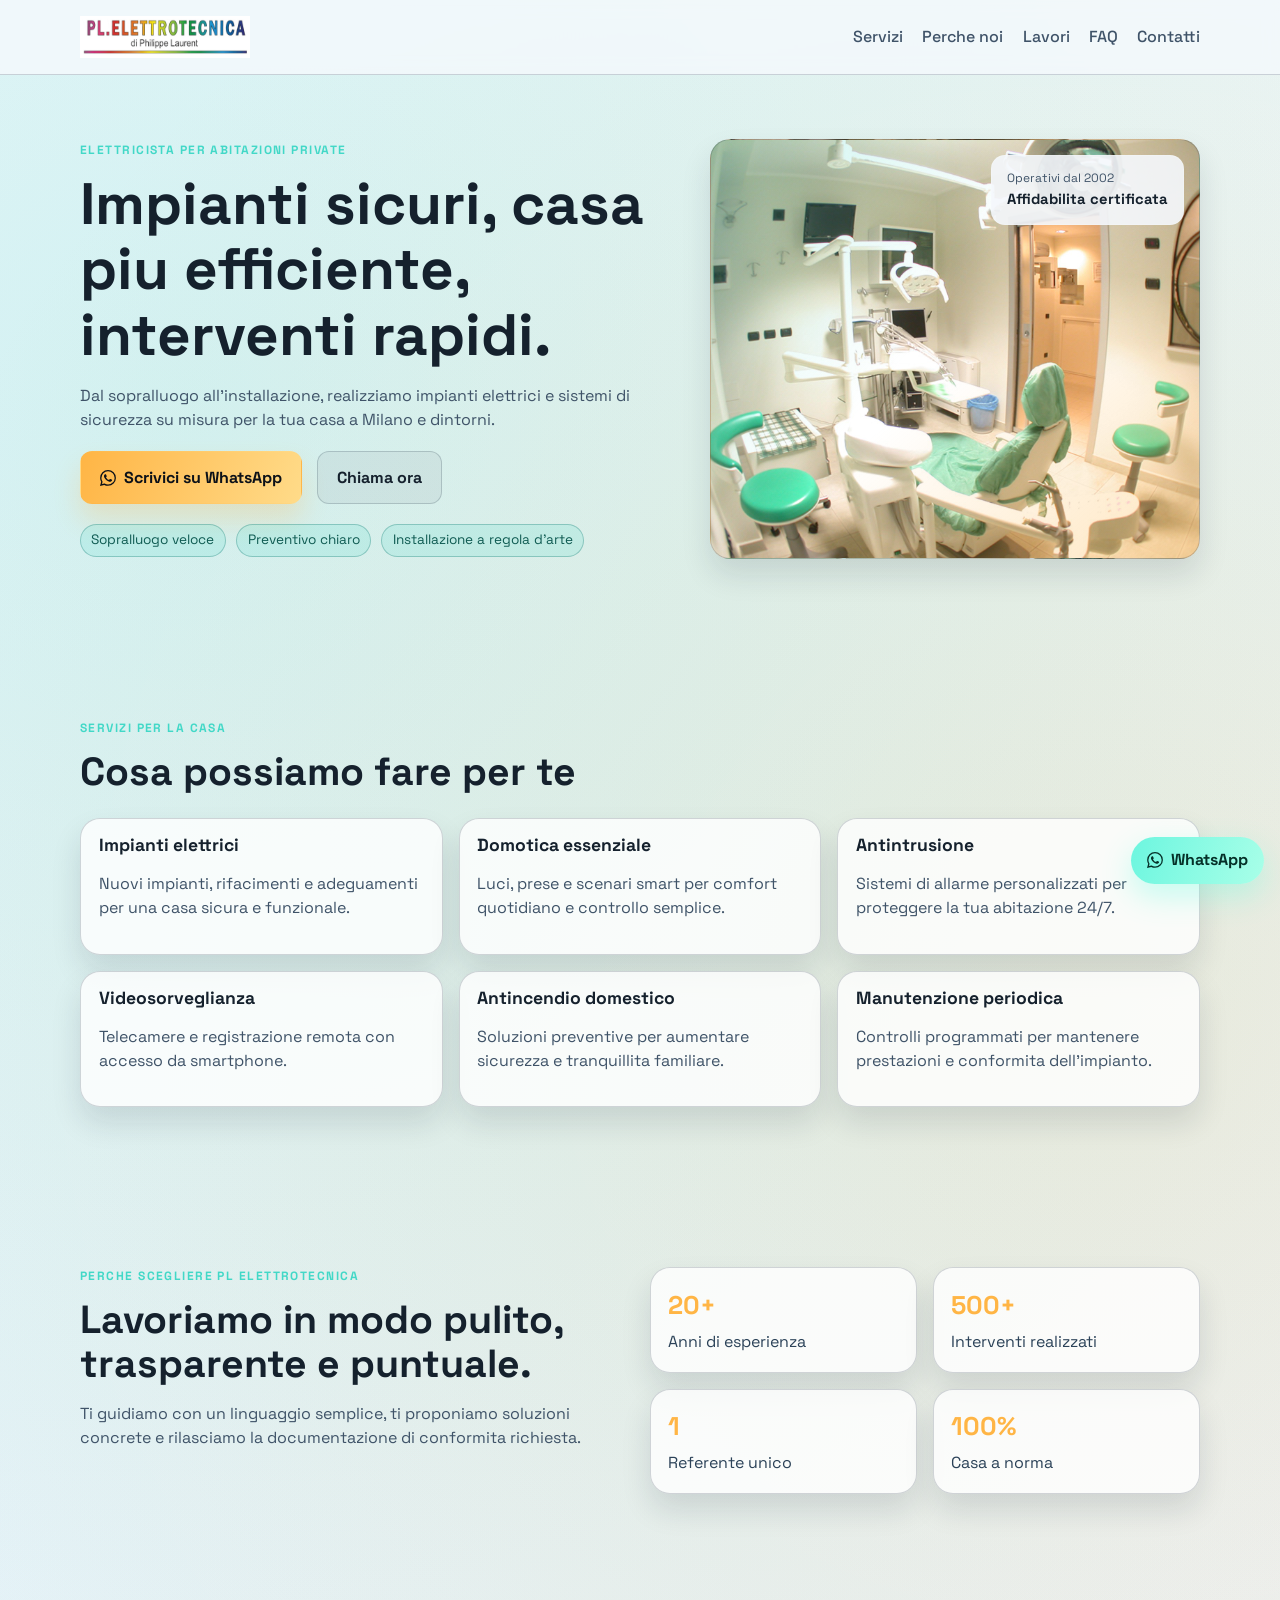
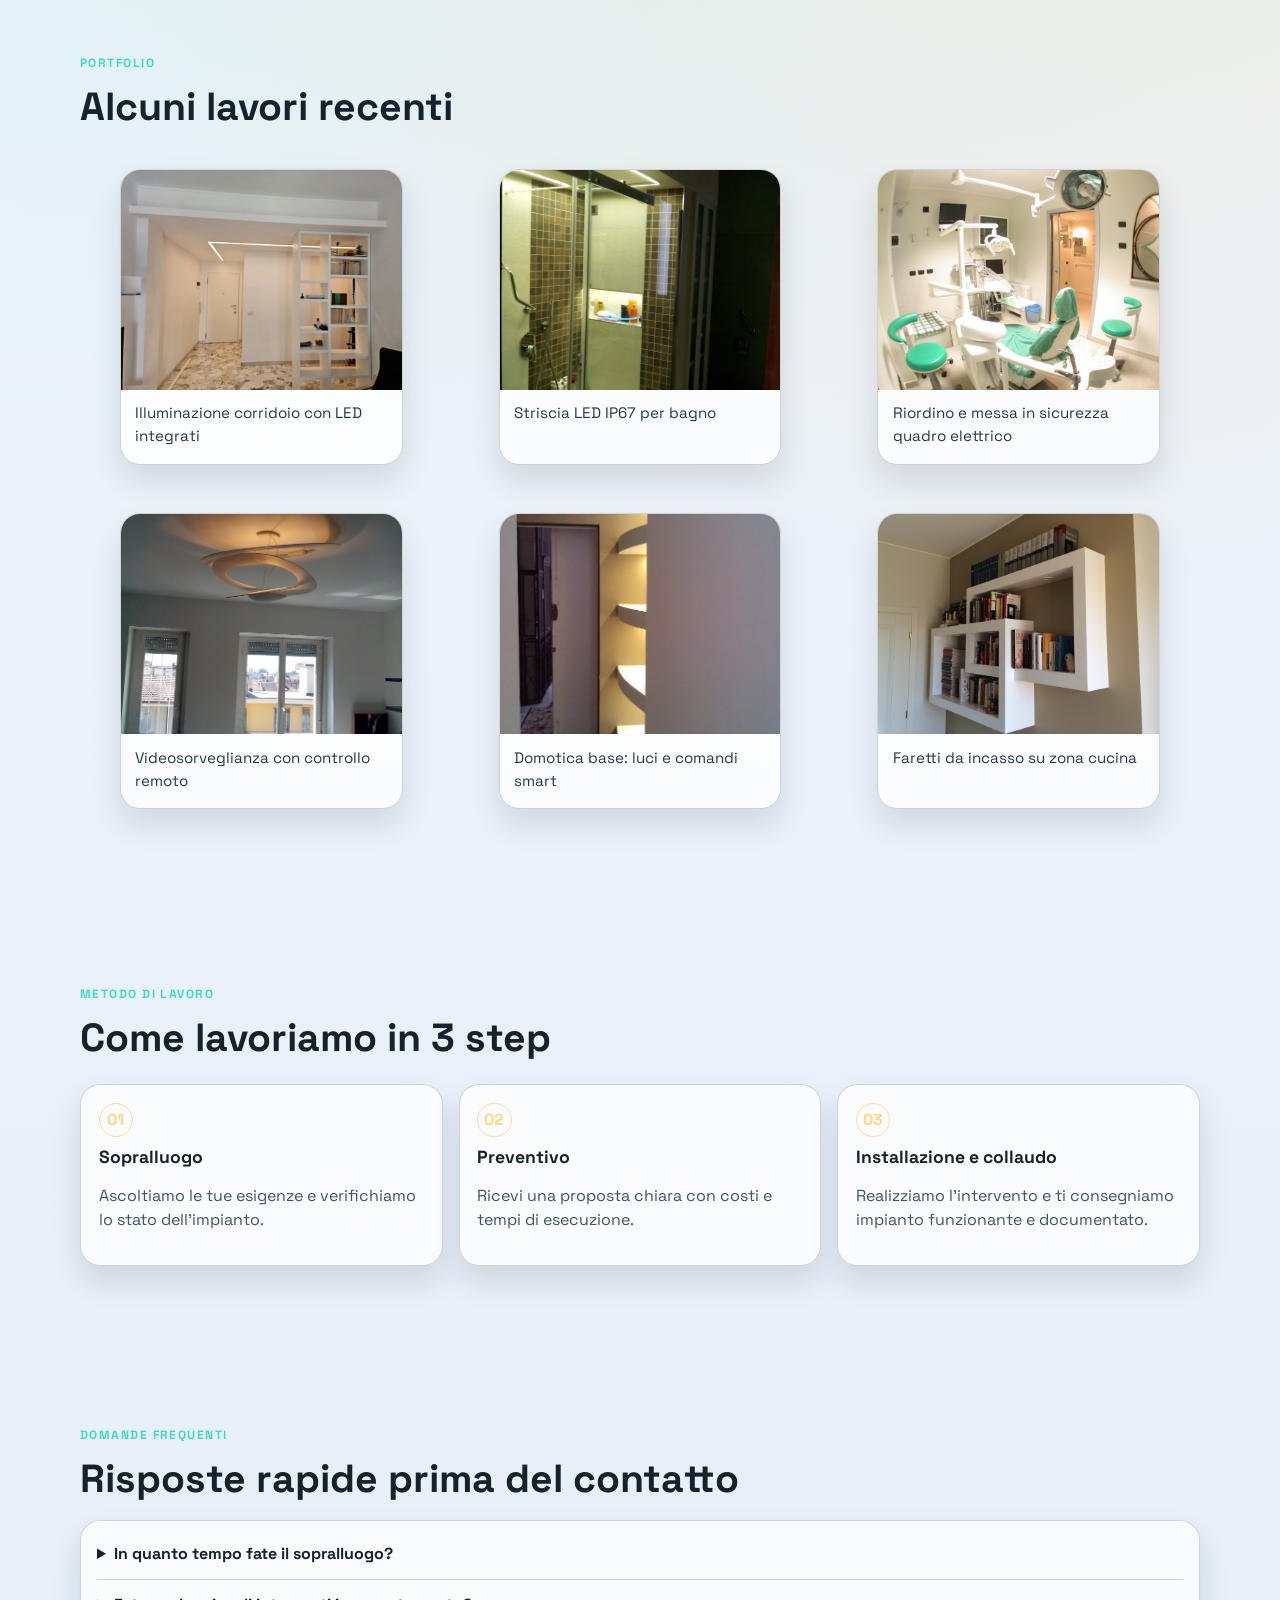
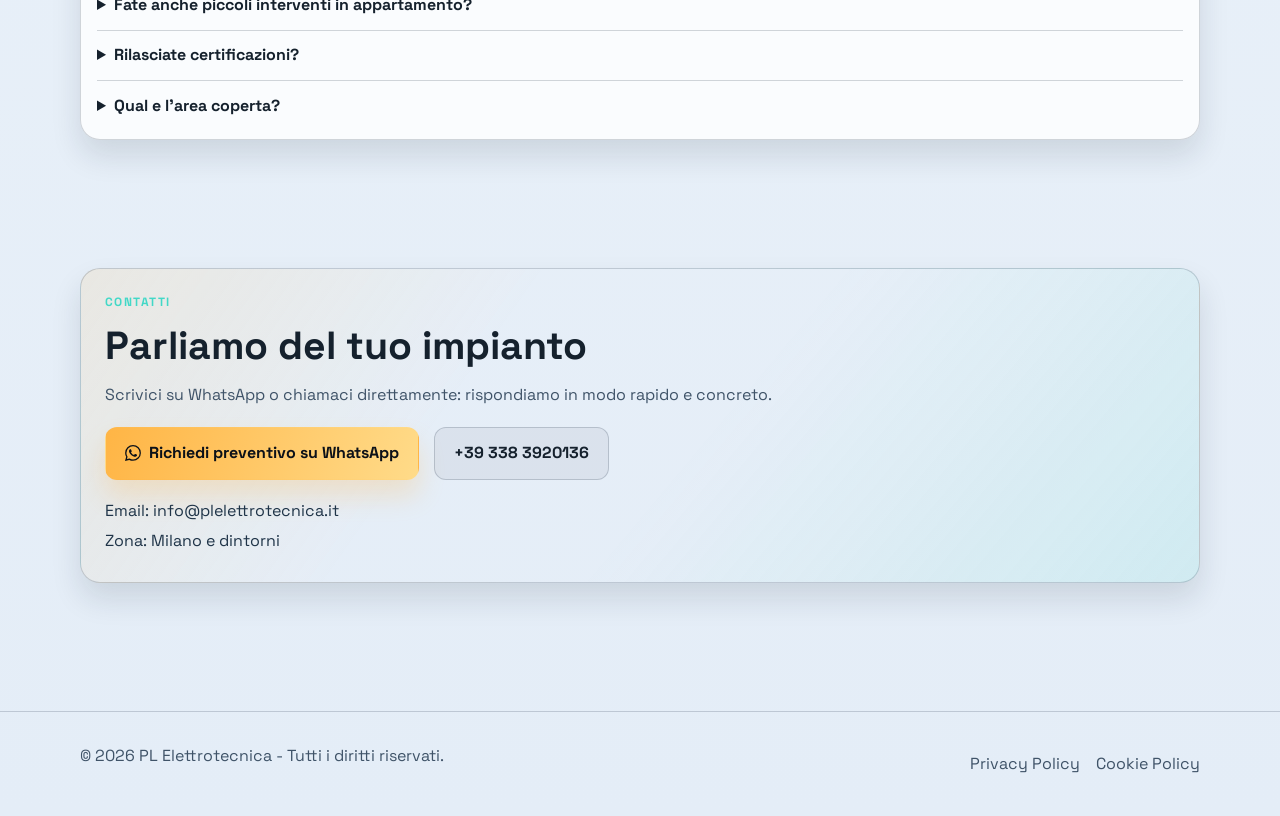
==== index.html @ 8d8f9acf "feat(site): add landing page and frontend assets" ====
<!doctype html>
<html lang="it">
  <head>
    <meta charset="UTF-8" />
    <meta name="viewport" content="width=device-width, initial-scale=1.0" />
    <title>PL Elettrotecnica | Elettricista per Casa a Milano e Dintorni</title>
    <meta
      name="description"
      content="Impianti elettrici, domotica, allarmi e videosorveglianza per abitazioni. Sopralluogo rapido, interventi a regola d'arte, assistenza continua su Milano e dintorni."
    />
    <meta property="og:title" content="PL Elettrotecnica | Impianti Elettrici per Privati" />
    <meta
      property="og:description"
      content="Soluzioni elettriche su misura per la tua casa: sicurezza, comfort e affidabilità. Contattaci su WhatsApp o telefono."
    />
    <meta property="og:type" content="website" />
    <meta property="og:url" content="https://www.plelettrotecnica.it/" />
    <meta property="og:image" content="https://www.plelettrotecnica.it/assets/img/work-1.jpg" />
    <meta name="theme-color" content="#0b1118" />
    <link rel="canonical" href="https://www.plelettrotecnica.it/" />
    <link rel="preconnect" href="https://fonts.googleapis.com" />
    <link rel="preconnect" href="https://fonts.gstatic.com" crossorigin />
    <link
      href="https://fonts.googleapis.com/css2?family=Space+Grotesk:wght@400;500;700&display=swap"
      rel="stylesheet"
    />
    <link rel="stylesheet" href="assets/css/style.css" />
    <script type="application/ld+json">
      {
        "@context": "https://schema.org",
        "@type": "LocalBusiness",
        "name": "PL Elettrotecnica",
        "url": "https://www.plelettrotecnica.it/",
        "telephone": "+39 338 3920136",
        "areaServed": "Milano e dintorni",
        "description": "Impianti elettrici civili, domotica e sistemi di sicurezza per abitazioni private.",
        "address": {
          "@type": "PostalAddress",
          "addressLocality": "Milano",
          "addressCountry": "IT"
        }
      }
    </script>
  </head>
  <body>
    <a class="skip-link" href="#contenuto">Vai al contenuto principale</a>

    <header class="site-header" id="top">
      <div class="container nav-wrap">
        <a href="#top" class="logo" aria-label="PL Elettrotecnica home">
          <img src="assets/img/logo.jpg" alt="PL Elettrotecnica" />
        </a>
        <button class="menu-toggle" id="menuToggle" aria-expanded="false" aria-controls="mainNav">
          Menu
        </button>
        <nav id="mainNav" class="main-nav" aria-label="Navigazione principale">
          <a href="#servizi">Servizi</a>
          <a href="#perche-noi">Perche noi</a>
          <a href="#lavori">Lavori</a>
          <a href="#faq">FAQ</a>
          <a href="#contatti">Contatti</a>
        </nav>
      </div>
    </header>

    <main id="contenuto">
      <section class="hero section">
        <div class="container hero-grid">
          <div class="hero-copy reveal">
            <p class="eyebrow">Elettricista per abitazioni private</p>
            <h1>Impianti sicuri, casa piu efficiente, interventi rapidi.</h1>
            <p>
              Dal sopralluogo all'installazione, realizziamo impianti elettrici e sistemi di sicurezza
              su misura per la tua casa a Milano e dintorni.
            </p>
            <div class="cta-row">
              <a
                class="btn btn-primary"
                href="https://wa.me/393383920136?text=Ciao%20PL%20Elettrotecnica%2C%20vorrei%20un%20preventivo."
                target="_blank"
                rel="noopener"
                ><svg class="icon-whatsapp" viewBox="0 0 16 16" aria-hidden="true" focusable="false"><path d="M13.601 2.326A7.85 7.85 0 0 0 8.02.001a7.9 7.9 0 0 0-7.9 7.902 7.9 7.9 0 0 0 1.07 3.962L0 16l4.244-1.112a7.9 7.9 0 0 0 3.772.965h.003a7.9 7.9 0 0 0 7.9-7.902 7.84 7.84 0 0 0-2.318-5.625zM8.02 14.521a6.6 6.6 0 0 1-3.35-.92l-.24-.143-2.518.66.672-2.455-.156-.252a6.57 6.57 0 0 1-1.01-3.508 6.6 6.6 0 0 1 6.604-6.604 6.56 6.56 0 0 1 4.688 1.951 6.56 6.56 0 0 1 1.942 4.701 6.6 6.6 0 0 1-6.604 6.57zm3.619-4.934c-.197-.099-1.17-.578-1.353-.644-.182-.066-.315-.099-.446.1-.132.198-.512.643-.629.776-.116.132-.232.149-.43.05-.198-.1-.837-.308-1.594-.982-.588-.525-.985-1.173-1.1-1.371-.116-.198-.013-.305.086-.404.09-.09.198-.232.297-.347.099-.116.132-.198.198-.33.066-.133.033-.248-.017-.347-.05-.099-.446-1.076-.611-1.473-.161-.387-.325-.334-.446-.34-.116-.006-.248-.007-.38-.007s-.347.05-.529.248c-.182.199-.694.678-.694 1.654 0 .975.711 1.917.81 2.05.099.132 1.4 2.138 3.393 2.997.474.205.844.327 1.132.418.476.152.91.131 1.253.08.382-.057 1.17-.478 1.336-.94.165-.462.165-.858.116-.94-.05-.083-.182-.133-.38-.232z"/></svg>Scrivici su WhatsApp</a
              >
              <a class="btn btn-secondary" href="tel:+393383920136">Chiama ora</a>
            </div>
            <ul class="hero-points" aria-label="vantaggi principali">
              <li>Sopralluogo veloce</li>
              <li>Preventivo chiaro</li>
              <li>Installazione a regola d'arte</li>
            </ul>
          </div>
          <div class="hero-visual reveal">
            <div class="badge-card">
              <p>Operativi dal 2002</p>
              <strong>Affidabilita certificata</strong>
            </div>
            <div class="glow-panel" role="img" aria-label="Tecnico al lavoro su impianto elettrico"></div>
          </div>
        </div>
      </section>

      <section class="section" id="servizi">
        <div class="container">
          <p class="eyebrow reveal">Servizi per la casa</p>
          <h2 class="reveal">Cosa possiamo fare per te</h2>
          <div class="services-grid">
            <article class="service-card reveal">
              <h3>Impianti elettrici</h3>
              <p>Nuovi impianti, rifacimenti e adeguamenti per una casa sicura e funzionale.</p>
            </article>
            <article class="service-card reveal">
              <h3>Domotica essenziale</h3>
              <p>Luci, prese e scenari smart per comfort quotidiano e controllo semplice.</p>
            </article>
            <article class="service-card reveal">
              <h3>Antintrusione</h3>
              <p>Sistemi di allarme personalizzati per proteggere la tua abitazione 24/7.</p>
            </article>
            <article class="service-card reveal">
              <h3>Videosorveglianza</h3>
              <p>Telecamere e registrazione remota con accesso da smartphone.</p>
            </article>
            <article class="service-card reveal">
              <h3>Antincendio domestico</h3>
              <p>Soluzioni preventive per aumentare sicurezza e tranquillita familiare.</p>
            </article>
            <article class="service-card reveal">
              <h3>Manutenzione periodica</h3>
              <p>Controlli programmati per mantenere prestazioni e conformita dell'impianto.</p>
            </article>
          </div>
        </div>
      </section>

      <section class="section" id="perche-noi">
        <div class="container trust-wrap">
          <div class="reveal">
            <p class="eyebrow">Perche scegliere PL Elettrotecnica</p>
            <h2>Lavoriamo in modo pulito, trasparente e puntuale.</h2>
            <p>
              Ti guidiamo con un linguaggio semplice, ti proponiamo soluzioni concrete e rilasciamo la
              documentazione di conformita richiesta.
            </p>
          </div>
          <div class="stats-grid">
            <div class="stat reveal"><strong>20+</strong><span>Anni di esperienza</span></div>
            <div class="stat reveal"><strong>500+</strong><span>Interventi realizzati</span></div>
            <div class="stat reveal"><strong>1</strong><span>Referente unico</span></div>
            <div class="stat reveal"><strong>100%</strong><span>Casa a norma</span></div>
          </div>
        </div>
      </section>

      <section class="section" id="lavori">
        <div class="container">
          <p class="eyebrow reveal">Portfolio</p>
          <h2 class="reveal">Alcuni lavori recenti</h2>
          <div class="work-grid">
            <figure class="work-item reveal">
              <img src="assets/img/work-1.jpg" alt="Illuminazione tecnica in corridoio residenziale" loading="lazy" />
              <figcaption>Illuminazione corridoio con LED integrati</figcaption>
            </figure>
            <figure class="work-item reveal">
              <img src="assets/img/work-2.jpg" alt="Striscia LED bagno IP67" loading="lazy" />
              <figcaption>Striscia LED IP67 per bagno</figcaption>
            </figure>
            <figure class="work-item reveal">
              <img src="assets/img/work-3.jpg" alt="Quadro elettrico domestico ordinato" loading="lazy" />
              <figcaption>Riordino e messa in sicurezza quadro elettrico</figcaption>
            </figure>
            <figure class="work-item reveal">
              <img src="assets/img/work-4.jpg" alt="Sistema di videosorveglianza per villetta" loading="lazy" />
              <figcaption>Videosorveglianza con controllo remoto</figcaption>
            </figure>
            <figure class="work-item reveal">
              <img src="assets/img/work-5.jpg" alt="Installazione interruttori smart" loading="lazy" />
              <figcaption>Domotica base: luci e comandi smart</figcaption>
            </figure>
            <figure class="work-item reveal">
              <img src="assets/img/work-6.jpg" alt="Faretti da incasso in cucina" loading="lazy" />
              <figcaption>Faretti da incasso su zona cucina</figcaption>
            </figure>
          </div>
        </div>
      </section>

      <section class="section" id="processo">
        <div class="container">
          <p class="eyebrow reveal">Metodo di lavoro</p>
          <h2 class="reveal">Come lavoriamo in 3 step</h2>
          <div class="steps-grid">
            <article class="step reveal">
              <span>01</span>
              <h3>Sopralluogo</h3>
              <p>Ascoltiamo le tue esigenze e verifichiamo lo stato dell'impianto.</p>
            </article>
            <article class="step reveal">
              <span>02</span>
              <h3>Preventivo</h3>
              <p>Ricevi una proposta chiara con costi e tempi di esecuzione.</p>
            </article>
            <article class="step reveal">
              <span>03</span>
              <h3>Installazione e collaudo</h3>
              <p>Realizziamo l'intervento e ti consegniamo impianto funzionante e documentato.</p>
            </article>
          </div>
        </div>
      </section>

      <section class="section" id="faq">
        <div class="container">
          <p class="eyebrow reveal">Domande frequenti</p>
          <h2 class="reveal">Risposte rapide prima del contatto</h2>
          <div class="faq-list reveal">
            <details>
              <summary>In quanto tempo fate il sopralluogo?</summary>
              <p>In base alla zona, normalmente entro 24-72 ore dalla richiesta.</p>
            </details>
            <details>
              <summary>Fate anche piccoli interventi in appartamento?</summary>
              <p>Si, gestiamo sia lavori completi sia interventi puntuali su impianti esistenti.</p>
            </details>
            <details>
              <summary>Rilasciate certificazioni?</summary>
              <p>Si, a fine lavoro rilasciamo la documentazione di conformita prevista per legge.</p>
            </details>
            <details>
              <summary>Qual e l'area coperta?</summary>
              <p>Operiamo principalmente su Milano e dintorni, con disponibilita da verificare per aree vicine.</p>
            </details>
          </div>
        </div>
      </section>

      <section class="section contact-section" id="contatti">
        <div class="container contact-card reveal">
          <p class="eyebrow">Contatti</p>
          <h2>Parliamo del tuo impianto</h2>
          <p>Scrivici su WhatsApp o chiamaci direttamente: rispondiamo in modo rapido e concreto.</p>
          <div class="contact-actions">
            <a
              class="btn btn-primary"
              href="https://wa.me/393383920136?text=Ciao%20PL%20Elettrotecnica%2C%20vorrei%20un%20preventivo."
              target="_blank"
              rel="noopener"
              ><svg class="icon-whatsapp" viewBox="0 0 16 16" aria-hidden="true" focusable="false"><path d="M13.601 2.326A7.85 7.85 0 0 0 8.02.001a7.9 7.9 0 0 0-7.9 7.902 7.9 7.9 0 0 0 1.07 3.962L0 16l4.244-1.112a7.9 7.9 0 0 0 3.772.965h.003a7.9 7.9 0 0 0 7.9-7.902 7.84 7.84 0 0 0-2.318-5.625zM8.02 14.521a6.6 6.6 0 0 1-3.35-.92l-.24-.143-2.518.66.672-2.455-.156-.252a6.57 6.57 0 0 1-1.01-3.508 6.6 6.6 0 0 1 6.604-6.604 6.56 6.56 0 0 1 4.688 1.951 6.56 6.56 0 0 1 1.942 4.701 6.6 6.6 0 0 1-6.604 6.57zm3.619-4.934c-.197-.099-1.17-.578-1.353-.644-.182-.066-.315-.099-.446.1-.132.198-.512.643-.629.776-.116.132-.232.149-.43.05-.198-.1-.837-.308-1.594-.982-.588-.525-.985-1.173-1.1-1.371-.116-.198-.013-.305.086-.404.09-.09.198-.232.297-.347.099-.116.132-.198.198-.33.066-.133.033-.248-.017-.347-.05-.099-.446-1.076-.611-1.473-.161-.387-.325-.334-.446-.34-.116-.006-.248-.007-.38-.007s-.347.05-.529.248c-.182.199-.694.678-.694 1.654 0 .975.711 1.917.81 2.05.099.132 1.4 2.138 3.393 2.997.474.205.844.327 1.132.418.476.152.91.131 1.253.08.382-.057 1.17-.478 1.336-.94.165-.462.165-.858.116-.94-.05-.083-.182-.133-.38-.232z"/></svg>Richiedi preventivo su WhatsApp</a
            >
            <a class="btn btn-secondary" href="tel:+393383920136">+39 338 3920136</a>
          </div>
          <ul class="contact-meta">
            <li>Email: <a href="mailto:info@plelettrotecnica.it">info@plelettrotecnica.it</a></li>
            <li>Zona: Milano e dintorni</li>
          </ul>
        </div>
      </section>
    </main>

    <a
      class="floating-whatsapp"
      href="https://wa.me/393383920136?text=Ciao%20PL%20Elettrotecnica%2C%20vorrei%20un%20preventivo."
      target="_blank"
      rel="noopener"
      aria-label="Contattaci su WhatsApp"
      ><svg class="icon-whatsapp" viewBox="0 0 16 16" aria-hidden="true" focusable="false"><path d="M13.601 2.326A7.85 7.85 0 0 0 8.02.001a7.9 7.9 0 0 0-7.9 7.902 7.9 7.9 0 0 0 1.07 3.962L0 16l4.244-1.112a7.9 7.9 0 0 0 3.772.965h.003a7.9 7.9 0 0 0 7.9-7.902 7.84 7.84 0 0 0-2.318-5.625zM8.02 14.521a6.6 6.6 0 0 1-3.35-.92l-.24-.143-2.518.66.672-2.455-.156-.252a6.57 6.57 0 0 1-1.01-3.508 6.6 6.6 0 0 1 6.604-6.604 6.56 6.56 0 0 1 4.688 1.951 6.56 6.56 0 0 1 1.942 4.701 6.6 6.6 0 0 1-6.604 6.57zm3.619-4.934c-.197-.099-1.17-.578-1.353-.644-.182-.066-.315-.099-.446.1-.132.198-.512.643-.629.776-.116.132-.232.149-.43.05-.198-.1-.837-.308-1.594-.982-.588-.525-.985-1.173-1.1-1.371-.116-.198-.013-.305.086-.404.09-.09.198-.232.297-.347.099-.116.132-.198.198-.33.066-.133.033-.248-.017-.347-.05-.099-.446-1.076-.611-1.473-.161-.387-.325-.334-.446-.34-.116-.006-.248-.007-.38-.007s-.347.05-.529.248c-.182.199-.694.678-.694 1.654 0 .975.711 1.917.81 2.05.099.132 1.4 2.138 3.393 2.997.474.205.844.327 1.132.418.476.152.91.131 1.253.08.382-.057 1.17-.478 1.336-.94.165-.462.165-.858.116-.94-.05-.083-.182-.133-.38-.232z"/></svg>WhatsApp</a
    >

    <footer class="site-footer">
      <div class="container footer-wrap">
        <p>© <span id="year"></span> PL Elettrotecnica - Tutti i diritti riservati.</p>
        <nav aria-label="Link legali">
          <a href="privacy.html">Privacy Policy</a>
          <a href="cookie.html">Cookie Policy</a>
        </nav>
      </div>
    </footer>

    <script src="assets/js/main.js" defer></script>
  </body>
</html>
---- assets/css/style.css ----
:root {
  --bg: #0b1118;
  --bg-soft: #131d2a;
  --text: #f2f5f8;
  --muted: #afbcc7;
  --line: rgba(255, 255, 255, 0.12);
  --accent: #ffb545;
  --accent-2: #42d8c7;
  --surface: rgba(255, 255, 255, 0.04);
  --shadow: 0 20px 50px rgba(0, 0, 0, 0.35);
  --bg-layer-1: rgba(66, 216, 199, 0.14);
  --bg-layer-2: rgba(255, 181, 69, 0.15);
  --bg-gradient: linear-gradient(180deg, #0a1017, #0d1621 45%, #0a1118);
  --header-bg: rgba(10, 16, 23, 0.82);
  --mobile-nav-bg: rgba(11, 17, 24, 0.96);
  --btn-secondary-bg: rgba(255, 255, 255, 0.03);
  --hero-point-border: rgba(66, 216, 199, 0.3);
  --hero-point-bg: rgba(66, 216, 199, 0.08);
  --hero-point-text: #d2fcf7;
  --badge-bg: rgba(7, 10, 15, 0.7);
  --stats-text: #d1dce7;
  --figcaption-text: #dde6ee;
  --contact-text: #dbe5ef;
  --floating-text: #082f28;
  --radius: 20px;
}

@media (prefers-color-scheme: light) {
  :root {
    --bg: #eef3f8;
    --bg-soft: #dce6f1;
    --text: #15212d;
    --muted: #3f5368;
    --line: rgba(13, 32, 54, 0.18);
    --surface: rgba(255, 255, 255, 0.8);
    --shadow: 0 16px 30px rgba(18, 33, 53, 0.12);
    --bg-layer-1: rgba(66, 216, 199, 0.18);
    --bg-layer-2: rgba(255, 181, 69, 0.16);
    --bg-gradient: linear-gradient(180deg, #f4f8fc, #ecf3fa 45%, #e4edf7);
    --header-bg: rgba(244, 248, 252, 0.85);
    --mobile-nav-bg: rgba(244, 248, 252, 0.96);
    --btn-secondary-bg: rgba(21, 33, 45, 0.05);
    --hero-point-border: rgba(17, 120, 109, 0.32);
    --hero-point-bg: rgba(66, 216, 199, 0.16);
    --hero-point-text: #0f5b52;
    --badge-bg: rgba(244, 248, 252, 0.9);
    --stats-text: #2b4258;
    --figcaption-text: #24384c;
    --contact-text: #1f3448;
    --floating-text: #053028;
  }
}

* {
  box-sizing: border-box;
}

html,
body {
  margin: 0;
  padding: 0;
}

body {
  font-family: "Space Grotesk", sans-serif;
  color: var(--text);
  background:
    radial-gradient(circle at 15% 10%, var(--bg-layer-1), transparent 45%),
    radial-gradient(circle at 85% 25%, var(--bg-layer-2), transparent 40%),
    var(--bg-gradient);
  line-height: 1.5;
}

a {
  color: inherit;
  text-decoration: none;
}

img {
  max-width: 100%;
  display: block;
}

.container {
  width: min(1120px, 92vw);
  margin-inline: auto;
}

.skip-link {
  position: absolute;
  left: -9999px;
}

.skip-link:focus {
  left: 1rem;
  top: 1rem;
  z-index: 1000;
  background: #fff;
  color: #000;
  padding: 0.5rem 0.75rem;
}

.site-header {
  position: sticky;
  top: 0;
  z-index: 30;
  backdrop-filter: blur(8px);
  background: var(--header-bg);
  border-bottom: 1px solid var(--line);
}

.nav-wrap {
  min-height: 74px;
  display: flex;
  align-items: center;
  justify-content: space-between;
  gap: 1rem;
}

.logo {
  display: inline-flex;
  align-items: center;
  min-height: 40px;
}

.logo img {
  display: block;
  height: 42px;
  width: auto;
  max-width: min(290px, 58vw);
  object-fit: contain;
}

.main-nav {
  display: flex;
  gap: 1.2rem;
  align-items: center;
}

.main-nav a {
  color: var(--muted);
  font-weight: 500;
  transition: color 180ms ease;
}

.main-nav a:hover,
.main-nav a:focus-visible {
  color: var(--text);
}

.menu-toggle {
  display: none;
  border: 1px solid var(--line);
  background: transparent;
  color: var(--text);
  border-radius: 10px;
  padding: 0.55rem 0.8rem;
  font: inherit;
}

.section {
  padding: 5rem 0;
}

.hero {
  padding-top: 4rem;
}

.hero-grid {
  display: grid;
  grid-template-columns: 1.1fr 0.9fr;
  gap: 2rem;
  align-items: center;
}

.eyebrow {
  margin: 0 0 0.8rem;
  color: var(--accent-2);
  text-transform: uppercase;
  letter-spacing: 0.12em;
  font-size: 0.75rem;
  font-weight: 700;
}

h1,
h2,
h3 {
  line-height: 1.12;
  margin: 0 0 1rem;
}

h1 {
  font-size: clamp(2rem, 4.8vw, 3.65rem);
}

h2 {
  font-size: clamp(1.55rem, 3.5vw, 2.45rem);
}

h3 {
  font-size: 1.1rem;
}

p {
  margin: 0 0 1rem;
  color: var(--muted);
}

.cta-row,
.contact-actions {
  display: flex;
  flex-wrap: wrap;
  gap: 0.9rem;
  margin-top: 1.2rem;
}

.btn {
  display: inline-flex;
  align-items: center;
  justify-content: center;
  padding: 0.85rem 1.2rem;
  border-radius: 12px;
  border: 1px solid transparent;
  font-weight: 700;
  transition:
    transform 220ms ease,
    box-shadow 220ms ease,
    background-color 220ms ease,
    color 220ms ease;
}

.btn:hover,
.btn:focus-visible {
  transform: translateY(-2px);
}

.btn-primary {
  color: #0c1118;
  background: linear-gradient(110deg, var(--accent), #ffdb89);
  box-shadow: 0 16px 26px rgba(255, 181, 69, 0.24);
}

.btn-secondary {
  border-color: var(--line);
  background: var(--btn-secondary-bg);
  color: var(--text);
}

.hero-points {
  list-style: none;
  margin: 1.2rem 0 0;
  padding: 0;
  display: flex;
  flex-wrap: wrap;
  gap: 0.65rem;
}

.hero-points li {
  border: 1px solid var(--hero-point-border);
  background: var(--hero-point-bg);
  padding: 0.35rem 0.65rem;
  border-radius: 999px;
  font-size: 0.85rem;
  color: var(--hero-point-text);
}

.hero-visual {
  position: relative;
  min-height: 420px;
}

.glow-panel {
  height: 100%;
  min-height: 420px;
  border-radius: var(--radius);
  border: 1px solid var(--line);
  background:
    linear-gradient(130deg, rgba(66, 216, 199, 0.28), rgba(66, 216, 199, 0) 45%),
    linear-gradient(320deg, rgba(255, 181, 69, 0.35), rgba(255, 181, 69, 0) 48%),
    url("../img/work-3.jpg") center / cover;
  box-shadow: var(--shadow);
}

.badge-card {
  position: absolute;
  right: 1rem;
  top: 1rem;
  border-radius: 14px;
  padding: 0.8rem 0.95rem;
  border: 1px solid rgba(255, 255, 255, 0.18);
  background: var(--badge-bg);
  z-index: 2;
}

.badge-card p {
  margin: 0;
  font-size: 0.75rem;
}

.badge-card strong {
  font-size: 0.92rem;
}

.services-grid,
.work-grid,
.steps-grid {
  margin-top: 1.5rem;
  display: grid;
  gap: 1rem;
}

.services-grid {
  grid-template-columns: repeat(3, minmax(0, 1fr));
}

.service-card,
.step,
.stat,
.work-item,
.contact-card,
.faq-list,
.legal-card {
  border: 1px solid var(--line);
  border-radius: var(--radius);
  background: var(--surface);
  box-shadow: var(--shadow);
}

.service-card,
.step,
.stat {
  padding: 1.1rem;
}

.trust-wrap {
  display: grid;
  grid-template-columns: 1fr 1fr;
  gap: 1.2rem;
  align-items: start;
}

.stats-grid {
  display: grid;
  grid-template-columns: 1fr 1fr;
  gap: 1rem;
}

.stat strong {
  display: block;
  color: var(--accent);
  font-size: 1.6rem;
  margin-bottom: 0.35rem;
}

.stat span {
  color: var(--stats-text);
}

.work-grid {
  grid-template-columns: repeat(3, minmax(0, 1fr));
}

.work-item {
  overflow: hidden;
}

.work-item img {
  height: 220px;
  width: 100%;
  object-fit: cover;
  transition: transform 350ms ease;
}

.work-item:hover img,
.work-item:focus-within img {
  transform: scale(1.04);
}

.work-item figcaption {
  padding: 0.8rem 0.9rem 1rem;
  color: var(--figcaption-text);
  font-size: 0.95rem;
}

.steps-grid {
  grid-template-columns: repeat(3, minmax(0, 1fr));
}

.step span {
  display: inline-flex;
  width: 2.15rem;
  height: 2.15rem;
  border-radius: 999px;
  align-items: center;
  justify-content: center;
  margin-bottom: 0.7rem;
  border: 1px solid rgba(255, 181, 69, 0.5);
  color: #ffd58a;
  font-weight: 700;
}

.faq-list {
  margin-top: 1.2rem;
  padding: 0.5rem 1rem;
}

.faq-list details {
  border-bottom: 1px solid var(--line);
  padding: 0.8rem 0;
}

.faq-list details:last-child {
  border-bottom: 0;
}

.faq-list summary {
  cursor: pointer;
  font-weight: 700;
  color: var(--text);
}

.contact-section {
  padding-top: 3rem;
}

.contact-card {
  padding: 1.5rem;
  background:
    linear-gradient(125deg, rgba(255, 181, 69, 0.12), transparent 35%),
    linear-gradient(310deg, rgba(66, 216, 199, 0.13), transparent 45%),
    rgba(255, 255, 255, 0.03);
}

.contact-meta {
  list-style: none;
  margin: 1.2rem 0 0;
  padding: 0;
}

.contact-meta li {
  margin-bottom: 0.35rem;
  color: var(--contact-text);
}

.floating-whatsapp {
  position: fixed;
  right: 1rem;
  bottom: 1rem;
  z-index: 25;
  display: inline-flex;
  align-items: center;
  justify-content: center;
  padding: 0.72rem 1rem;
  border-radius: 999px;
  font-weight: 700;
  color: var(--floating-text);
  background: linear-gradient(110deg, #6cf6df, #a9ffe8);
  box-shadow: 0 12px 30px rgba(87, 255, 221, 0.32);
}

.icon-whatsapp {
  display: inline-block;
  vertical-align: middle;
  width: 1em;
  height: 1em;
  margin-right: 0.5rem;
  margin-top: -0.01em;
  fill: currentColor;
  flex-shrink: 0;
}

.site-footer {
  padding: 2rem 0;
  border-top: 1px solid var(--line);
  margin-top: 3rem;
}

.footer-wrap {
  display: flex;
  flex-wrap: wrap;
  justify-content: space-between;
  gap: 0.75rem;
  align-items: center;
}

.footer-wrap nav {
  display: flex;
  gap: 1rem;
}

.footer-wrap a {
  color: var(--muted);
}

.legal-main {
  min-height: calc(100vh - 220px);
}

.legal-card {
  padding: 1.5rem;
  margin-top: 2rem;
}

.reveal {
  opacity: 0;
  transform: translateY(20px);
  transition:
    opacity 520ms ease,
    transform 520ms ease;
}

.reveal.is-visible {
  opacity: 1;
  transform: translateY(0);
}

@media (max-width: 980px) {
  .hero-grid,
  .trust-wrap {
    grid-template-columns: 1fr;
  }

  .services-grid,
  .work-grid,
  .steps-grid {
    grid-template-columns: repeat(2, minmax(0, 1fr));
  }
}

@media (max-width: 740px) {
  .logo img {
    height: 36px;
  }

  .menu-toggle {
    display: inline-flex;
  }

  .main-nav {
    position: absolute;
    top: 74px;
    left: 0;
    right: 0;
    width: min(1120px, 92vw);
    margin-inline: auto;
    background: var(--mobile-nav-bg);
    border: 1px solid var(--line);
    border-radius: 14px;
    flex-direction: column;
    align-items: flex-start;
    padding: 0.85rem;
    display: none;
  }

  .main-nav.is-open {
    display: flex;
  }

  .section {
    padding: 4rem 0;
  }

  .services-grid,
  .work-grid,
  .steps-grid,
  .stats-grid {
    grid-template-columns: 1fr;
  }

  .floating-whatsapp {
    right: 0.75rem;
    bottom: 0.75rem;
  }
}

@media (prefers-reduced-motion: reduce) {
  * {
    animation-duration: 0.01ms !important;
    animation-iteration-count: 1 !important;
    transition-duration: 0.01ms !important;
    scroll-behavior: auto !important;
  }

  .reveal {
    opacity: 1;
    transform: none;
  }
}
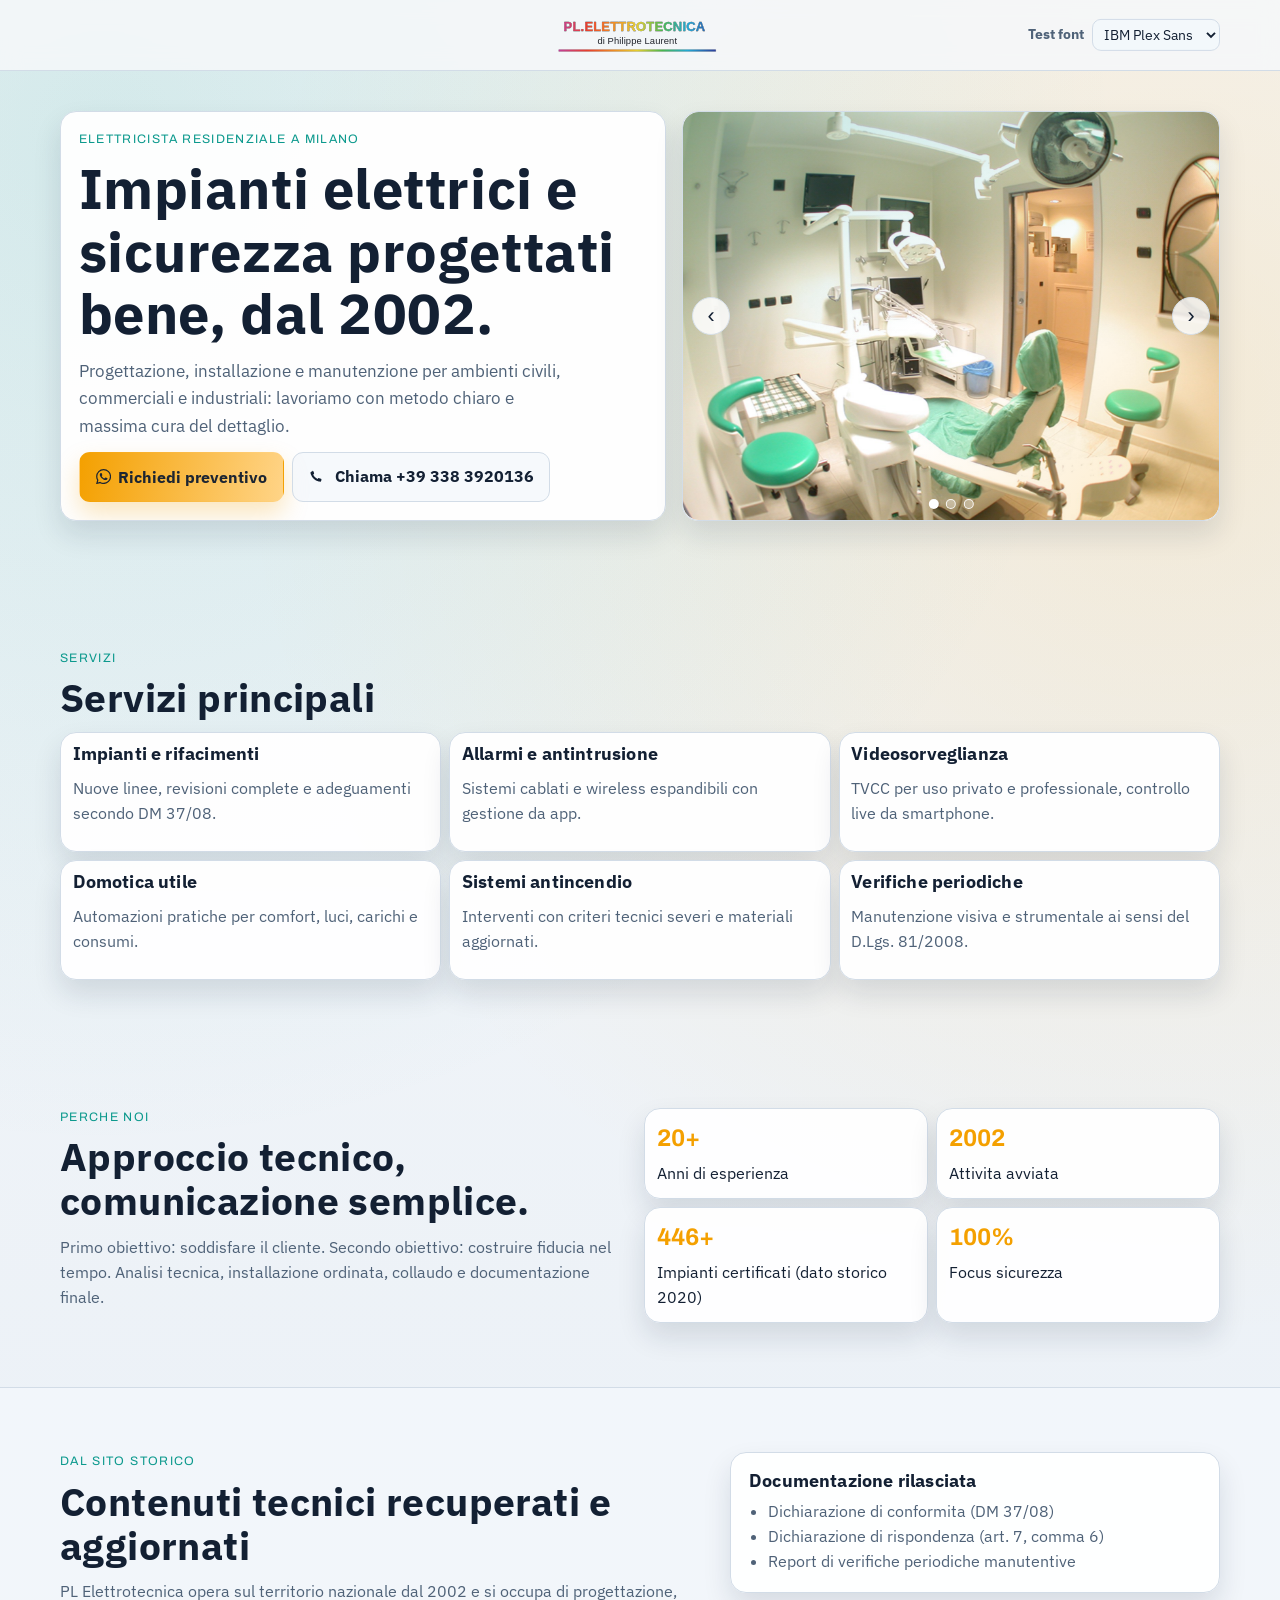
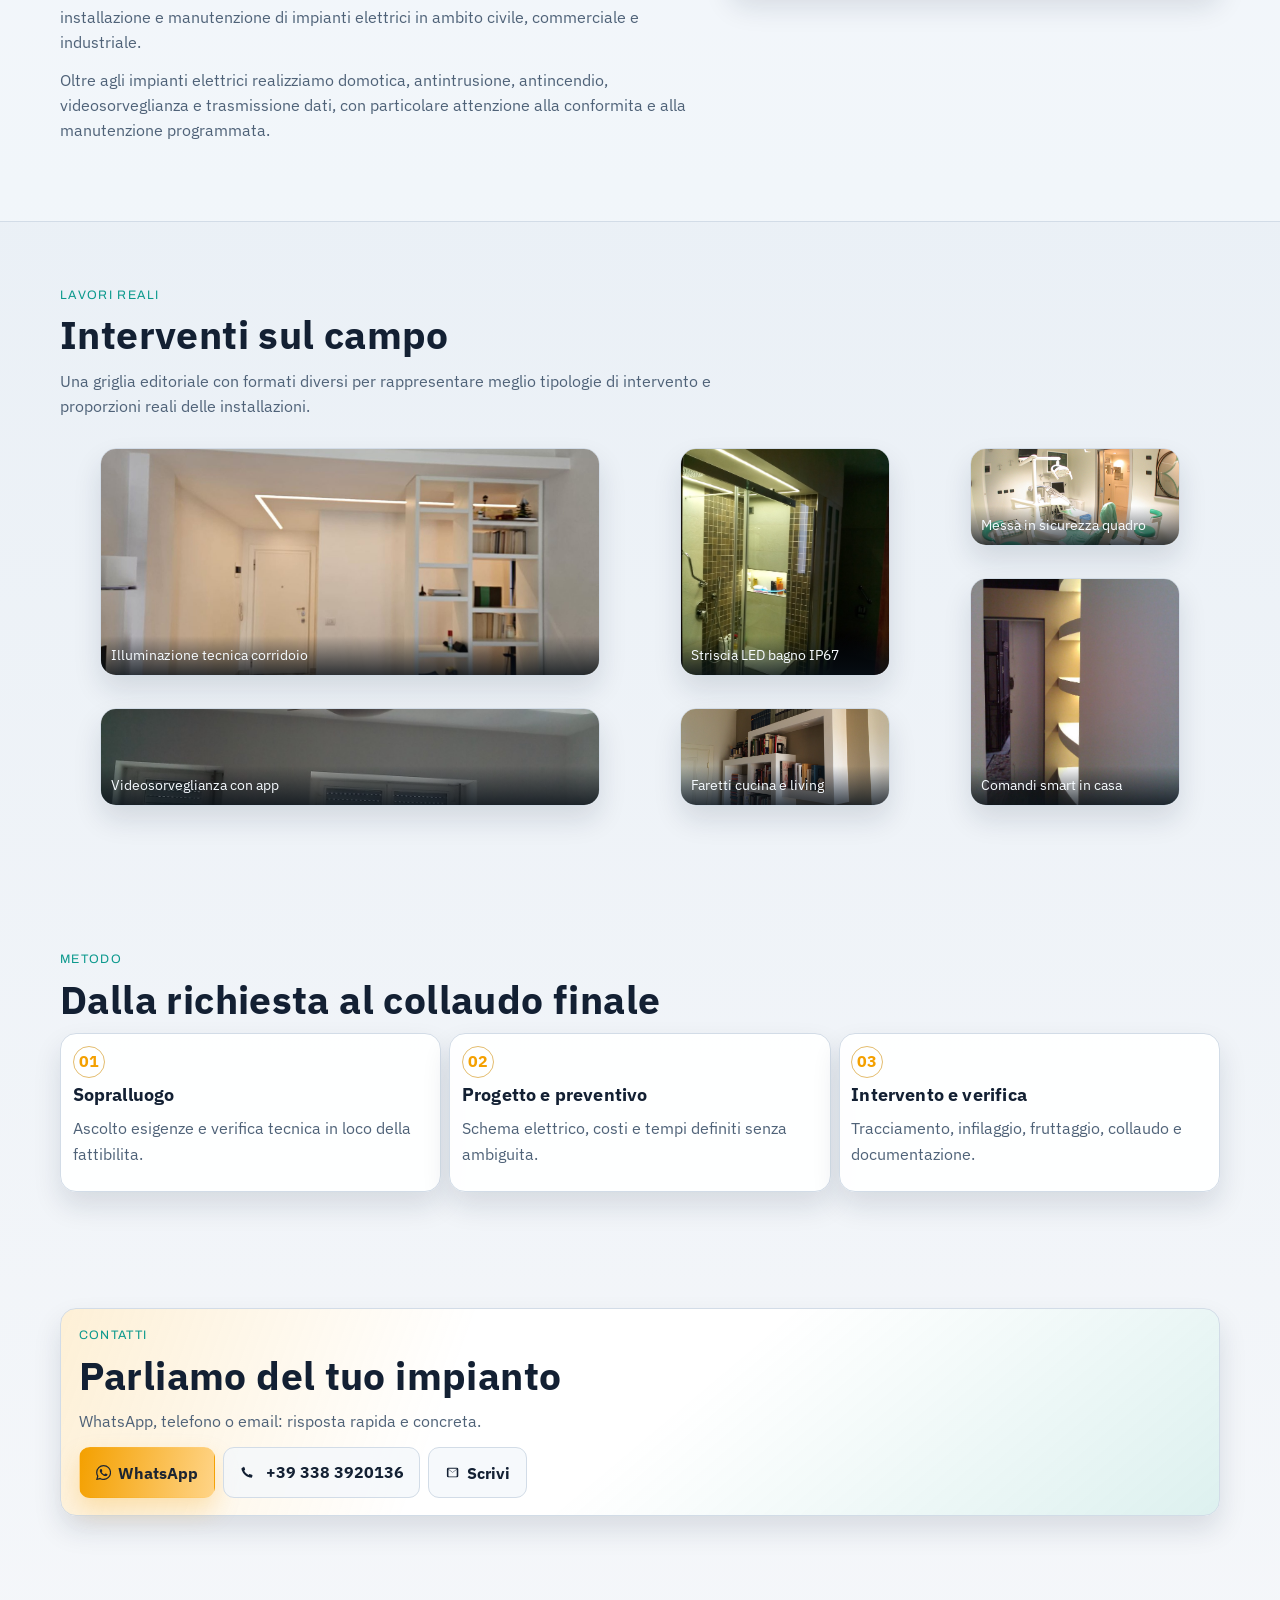
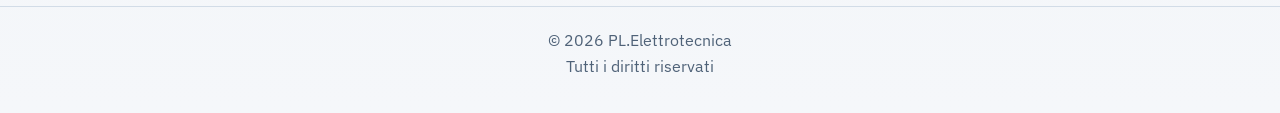
==== commit 2fcc82d6: "feat(site): redesign homepage layout and interactions" ====
--- a/index.html
+++ b/index.html
@@ -3,25 +3,25 @@
   <head>
     <meta charset="UTF-8" />
     <meta name="viewport" content="width=device-width, initial-scale=1.0" />
-    <title>PL Elettrotecnica | Elettricista per Casa a Milano e Dintorni</title>
+    <title>PL Elettrotecnica | Impianti Elettrici e Sicurezza dal 2002</title>
     <meta
       name="description"
-      content="Impianti elettrici, domotica, allarmi e videosorveglianza per abitazioni. Sopralluogo rapido, interventi a regola d'arte, assistenza continua su Milano e dintorni."
+      content="Impianti elettrici, domotica, antintrusione, antincendio e videosorveglianza. Dal 2002 installazione, manutenzione e verifiche periodiche su Milano e dintorni."
     />
-    <meta property="og:title" content="PL Elettrotecnica | Impianti Elettrici per Privati" />
+    <meta property="og:title" content="PL Elettrotecnica | Impianti Elettrici e Sicurezza" />
     <meta
       property="og:description"
-      content="Soluzioni elettriche su misura per la tua casa: sicurezza, comfort e affidabilità. Contattaci su WhatsApp o telefono."
+      content="Dal 2002 impianti elettrici e sistemi di sicurezza per casa, attivita e industria. Contattaci su WhatsApp, telefono o email."
     />
     <meta property="og:type" content="website" />
     <meta property="og:url" content="https://www.plelettrotecnica.it/" />
     <meta property="og:image" content="https://www.plelettrotecnica.it/assets/img/work-1.jpg" />
-    <meta name="theme-color" content="#0b1118" />
+    <meta name="theme-color" content="#0f1318" />
     <link rel="canonical" href="https://www.plelettrotecnica.it/" />
     <link rel="preconnect" href="https://fonts.googleapis.com" />
     <link rel="preconnect" href="https://fonts.gstatic.com" crossorigin />
     <link
-      href="https://fonts.googleapis.com/css2?family=Space+Grotesk:wght@400;500;700&display=swap"
+      href="https://fonts.googleapis.com/css2?family=Archivo:wght@500;700;800&family=Barlow:wght@400;600;700&family=DM+Sans:wght@400;500;700&family=Figtree:wght@400;600;700;800&family=IBM+Plex+Sans:wght@400;500;700&family=Inter:wght@400;500;700&family=Kanit:wght@400;600;700&family=Lato:wght@400;700&family=Manrope:wght@400;600;700;800&family=Montserrat:wght@500;700&family=Mulish:wght@400;600;700&family=Nunito+Sans:wght@400;600;700;800&family=Outfit:wght@400;600;700&family=Poppins:wght@400;600;700&family=Space+Grotesk:wght@400;500;700&display=swap"
       rel="stylesheet"
     />
     <link rel="stylesheet" href="assets/css/style.css" />
@@ -43,23 +43,54 @@
     </script>
   </head>
   <body>
+    <svg class="svg-defs" aria-hidden="true" focusable="false">
+      <symbol id="ico-whatsapp" viewBox="0 0 16 16">
+        <path
+          d="M13.601 2.326A7.85 7.85 0 0 0 8.02.001a7.9 7.9 0 0 0-7.9 7.902 7.9 7.9 0 0 0 1.07 3.962L0 16l4.244-1.112a7.9 7.9 0 0 0 3.772.965h.003a7.9 7.9 0 0 0 7.9-7.902 7.84 7.84 0 0 0-2.318-5.625zM8.02 14.521a6.6 6.6 0 0 1-3.35-.92l-.24-.143-2.518.66.672-2.455-.156-.252a6.57 6.57 0 0 1-1.01-3.508 6.6 6.6 0 0 1 6.604-6.604 6.56 6.56 0 0 1 4.688 1.951 6.56 6.56 0 0 1 1.942 4.701 6.6 6.6 0 0 1-6.604 6.57zm3.619-4.934c-.197-.099-1.17-.578-1.353-.644-.182-.066-.315-.099-.446.1-.132.198-.512.643-.629.776-.116.132-.232.149-.43.05-.198-.1-.837-.308-1.594-.982-.588-.525-.985-1.173-1.1-1.371-.116-.198-.013-.305.086-.404.09-.09.198-.232.297-.347.099-.116.132-.198.198-.33.066-.133.033-.248-.017-.347-.05-.099-.446-1.076-.611-1.473-.161-.387-.325-.334-.446-.34-.116-.006-.248-.007-.38-.007s-.347.05-.529.248c-.182.199-.694.678-.694 1.654 0 .975.711 1.917.81 2.05.099.132 1.4 2.138 3.393 2.997.474.205.844.327 1.132.418.476.152.91.131 1.253.08.382-.057 1.17-.478 1.336-.94.165-.462.165-.858.116-.94-.05-.083-.182-.133-.38-.232z"
+        />
+      </symbol>
+      <symbol id="ico-email" viewBox="0 0 24 24">
+        <path
+          d="M3 6.75a2.25 2.25 0 0 1 2.25-2.25h13.5A2.25 2.25 0 0 1 21 6.75v10.5a2.25 2.25 0 0 1-2.25 2.25H5.25A2.25 2.25 0 0 1 3 17.25V6.75zm2.08-.75 6.92 5.32L18.92 6H5.08zm13.42 1.21-6.04 4.64a.75.75 0 0 1-.92 0L5.5 7.21v10.04c0 .41.34.75.75.75h11.5c.41 0 .75-.34.75-.75V7.21z"
+        />
+      </symbol>
+      <symbol id="ico-phone" viewBox="0 0 24 24">
+        <path
+          d="M7.01 2.75c.62-.15 1.24.18 1.47.77l1.1 2.84c.2.52.07 1.1-.33 1.49L8.17 8.93a14.9 14.9 0 0 0 6.9 6.9l1.08-1.08c.39-.4.97-.53 1.49-.33l2.84 1.1c.59.23.92.85.77 1.47l-.48 2.01c-.14.57-.64.98-1.23.99-.85.03-1.71-.06-2.55-.24A18.5 18.5 0 0 1 4.24 7.99 10.8 10.8 0 0 1 4 5.44c.01-.59.42-1.09.99-1.23l2.02-.46z"
+        />
+      </symbol>
+    </svg>
+
     <a class="skip-link" href="#contenuto">Vai al contenuto principale</a>
 
     <header class="site-header" id="top">
       <div class="container nav-wrap">
         <a href="#top" class="logo" aria-label="PL Elettrotecnica home">
-          <img src="assets/img/logo.jpg" alt="PL Elettrotecnica" />
+          <picture>
+            <source srcset="assets/img/logo-dark.svg" media="(prefers-color-scheme: dark)" />
+            <img src="assets/img/logo.svg" alt="PL Elettrotecnica" />
+          </picture>
         </a>
-        <button class="menu-toggle" id="menuToggle" aria-expanded="false" aria-controls="mainNav">
-          Menu
-        </button>
-        <nav id="mainNav" class="main-nav" aria-label="Navigazione principale">
-          <a href="#servizi">Servizi</a>
-          <a href="#perche-noi">Perche noi</a>
-          <a href="#lavori">Lavori</a>
-          <a href="#faq">FAQ</a>
-          <a href="#contatti">Contatti</a>
-        </nav>
+        <div class="font-tester appbar-font-tester">
+          <label for="fontPicker">Test font</label>
+          <select id="fontPicker" aria-label="Seleziona font per test">
+            <option value="'Nunito Sans', 'Segoe UI', sans-serif">Nunito Sans</option>
+            <option value="'Archivo', 'Segoe UI', sans-serif">Archivo</option>
+            <option value="'Inter', 'Segoe UI', sans-serif">Inter</option>
+            <option value="'Manrope', 'Segoe UI', sans-serif">Manrope</option>
+            <option value="'DM Sans', 'Segoe UI', sans-serif">DM Sans</option>
+            <option value="'Figtree', 'Segoe UI', sans-serif">Figtree</option>
+            <option value="'IBM Plex Sans', 'Segoe UI', sans-serif" selected>IBM Plex Sans</option>
+            <option value="'Poppins', 'Segoe UI', sans-serif">Poppins</option>
+            <option value="'Montserrat', 'Segoe UI', sans-serif">Montserrat</option>
+            <option value="'Mulish', 'Segoe UI', sans-serif">Mulish</option>
+            <option value="'Outfit', 'Segoe UI', sans-serif">Outfit</option>
+            <option value="'Space Grotesk', 'Segoe UI', sans-serif">Space Grotesk</option>
+            <option value="'Kanit', 'Segoe UI', sans-serif">Kanit</option>
+            <option value="'Lato', 'Segoe UI', sans-serif">Lato</option>
+            <option value="'Barlow', 'Segoe UI', sans-serif">Barlow</option>
+          </select>
+        </div>
       </div>
     </header>
 
@@ -67,11 +98,11 @@
       <section class="hero section">
         <div class="container hero-grid">
           <div class="hero-copy reveal">
-            <p class="eyebrow">Elettricista per abitazioni private</p>
-            <h1>Impianti sicuri, casa piu efficiente, interventi rapidi.</h1>
-            <p>
-              Dal sopralluogo all'installazione, realizziamo impianti elettrici e sistemi di sicurezza
-              su misura per la tua casa a Milano e dintorni.
+            <p class="eyebrow">Elettricista residenziale a Milano</p>
+            <h1>Impianti elettrici e sicurezza progettati bene, dal 2002.</h1>
+            <p class="lead">
+              Progettazione, installazione e manutenzione per ambienti civili, commerciali e industriali:
+              lavoriamo con metodo chiaro e massima cura del dettaglio.
             </p>
             <div class="cta-row">
               <a
@@ -79,54 +110,68 @@
                 href="https://wa.me/393383920136?text=Ciao%20PL%20Elettrotecnica%2C%20vorrei%20un%20preventivo."
                 target="_blank"
                 rel="noopener"
-                ><svg class="icon-whatsapp" viewBox="0 0 16 16" aria-hidden="true" focusable="false"><path d="M13.601 2.326A7.85 7.85 0 0 0 8.02.001a7.9 7.9 0 0 0-7.9 7.902 7.9 7.9 0 0 0 1.07 3.962L0 16l4.244-1.112a7.9 7.9 0 0 0 3.772.965h.003a7.9 7.9 0 0 0 7.9-7.902 7.84 7.84 0 0 0-2.318-5.625zM8.02 14.521a6.6 6.6 0 0 1-3.35-.92l-.24-.143-2.518.66.672-2.455-.156-.252a6.57 6.57 0 0 1-1.01-3.508 6.6 6.6 0 0 1 6.604-6.604 6.56 6.56 0 0 1 4.688 1.951 6.56 6.56 0 0 1 1.942 4.701 6.6 6.6 0 0 1-6.604 6.57zm3.619-4.934c-.197-.099-1.17-.578-1.353-.644-.182-.066-.315-.099-.446.1-.132.198-.512.643-.629.776-.116.132-.232.149-.43.05-.198-.1-.837-.308-1.594-.982-.588-.525-.985-1.173-1.1-1.371-.116-.198-.013-.305.086-.404.09-.09.198-.232.297-.347.099-.116.132-.198.198-.33.066-.133.033-.248-.017-.347-.05-.099-.446-1.076-.611-1.473-.161-.387-.325-.334-.446-.34-.116-.006-.248-.007-.38-.007s-.347.05-.529.248c-.182.199-.694.678-.694 1.654 0 .975.711 1.917.81 2.05.099.132 1.4 2.138 3.393 2.997.474.205.844.327 1.132.418.476.152.91.131 1.253.08.382-.057 1.17-.478 1.336-.94.165-.462.165-.858.116-.94-.05-.083-.182-.133-.38-.232z"/></svg>Scrivici su WhatsApp</a
               >
-              <a class="btn btn-secondary" href="tel:+393383920136">Chiama ora</a>
+                <svg class="icon-whatsapp" aria-hidden="true"><use href="#ico-whatsapp" /></svg>
+                Richiedi preventivo
+              </a>
+              <a class="contact-link contact-link-box" href="tel:+393383920136">
+                <svg class="icon-inline" aria-hidden="true"><use href="#ico-phone" /></svg>
+                Chiama +39 338 3920136
+              </a>
             </div>
-            <ul class="hero-points" aria-label="vantaggi principali">
-              <li>Sopralluogo veloce</li>
-              <li>Preventivo chiaro</li>
-              <li>Installazione a regola d'arte</li>
-            </ul>
-          </div>
+          </div>
+
           <div class="hero-visual reveal">
-            <div class="badge-card">
-              <p>Operativi dal 2002</p>
-              <strong>Affidabilita certificata</strong>
+            <div class="hero-carousel" aria-roledescription="carousel" aria-label="Lavori PL Elettrotecnica">
+              <figure class="hero-slide is-active" data-slide>
+                <img src="assets/img/work-3.jpg" alt="Quadro elettrico in manutenzione" loading="eager" />
+              </figure>
+              <figure class="hero-slide" data-slide>
+                <img src="assets/img/work-1.jpg" alt="Illuminazione tecnica in corridoio residenziale" loading="lazy" />
+              </figure>
+              <figure class="hero-slide" data-slide>
+                <img src="assets/img/work-4.jpg" alt="Sistema di videosorveglianza per villetta" loading="lazy" />
+              </figure>
+              <button class="carousel-control prev" type="button" data-carousel-prev aria-label="Foto precedente">‹</button>
+              <button class="carousel-control next" type="button" data-carousel-next aria-label="Foto successiva">›</button>
+              <div class="carousel-dots" aria-label="Seleziona foto">
+                <button class="carousel-dot is-active" type="button" data-carousel-dot="0" aria-label="Vai alla foto 1" aria-current="true"></button>
+                <button class="carousel-dot" type="button" data-carousel-dot="1" aria-label="Vai alla foto 2"></button>
+                <button class="carousel-dot" type="button" data-carousel-dot="2" aria-label="Vai alla foto 3"></button>
+              </div>
             </div>
-            <div class="glow-panel" role="img" aria-label="Tecnico al lavoro su impianto elettrico"></div>
           </div>
         </div>
       </section>
 
       <section class="section" id="servizi">
         <div class="container">
-          <p class="eyebrow reveal">Servizi per la casa</p>
-          <h2 class="reveal">Cosa possiamo fare per te</h2>
+          <p class="eyebrow reveal">Servizi</p>
+          <h2 class="reveal">Servizi principali</h2>
           <div class="services-grid">
             <article class="service-card reveal">
-              <h3>Impianti elettrici</h3>
-              <p>Nuovi impianti, rifacimenti e adeguamenti per una casa sicura e funzionale.</p>
-            </article>
-            <article class="service-card reveal">
-              <h3>Domotica essenziale</h3>
-              <p>Luci, prese e scenari smart per comfort quotidiano e controllo semplice.</p>
-            </article>
-            <article class="service-card reveal">
-              <h3>Antintrusione</h3>
-              <p>Sistemi di allarme personalizzati per proteggere la tua abitazione 24/7.</p>
+              <h3>Impianti e rifacimenti</h3>
+              <p>Nuove linee, revisioni complete e adeguamenti secondo DM 37/08.</p>
+            </article>
+            <article class="service-card reveal">
+              <h3>Allarmi e antintrusione</h3>
+              <p>Sistemi cablati e wireless espandibili con gestione da app.</p>
             </article>
             <article class="service-card reveal">
               <h3>Videosorveglianza</h3>
-              <p>Telecamere e registrazione remota con accesso da smartphone.</p>
-            </article>
-            <article class="service-card reveal">
-              <h3>Antincendio domestico</h3>
-              <p>Soluzioni preventive per aumentare sicurezza e tranquillita familiare.</p>
-            </article>
-            <article class="service-card reveal">
-              <h3>Manutenzione periodica</h3>
-              <p>Controlli programmati per mantenere prestazioni e conformita dell'impianto.</p>
+              <p>TVCC per uso privato e professionale, controllo live da smartphone.</p>
+            </article>
+            <article class="service-card reveal">
+              <h3>Domotica utile</h3>
+              <p>Automazioni pratiche per comfort, luci, carichi e consumi.</p>
+            </article>
+            <article class="service-card reveal">
+              <h3>Sistemi antincendio</h3>
+              <p>Interventi con criteri tecnici severi e materiali aggiornati.</p>
+            </article>
+            <article class="service-card reveal">
+              <h3>Verifiche periodiche</h3>
+              <p>Manutenzione visiva e strumentale ai sensi del D.Lgs. 81/2008.</p>
             </article>
           </div>
         </div>
@@ -135,50 +180,79 @@
       <section class="section" id="perche-noi">
         <div class="container trust-wrap">
           <div class="reveal">
-            <p class="eyebrow">Perche scegliere PL Elettrotecnica</p>
-            <h2>Lavoriamo in modo pulito, trasparente e puntuale.</h2>
+            <p class="eyebrow">Perche noi</p>
+            <h2>Approccio tecnico, comunicazione semplice.</h2>
             <p>
-              Ti guidiamo con un linguaggio semplice, ti proponiamo soluzioni concrete e rilasciamo la
-              documentazione di conformita richiesta.
+              Primo obiettivo: soddisfare il cliente. Secondo obiettivo: costruire fiducia nel tempo.
+              Analisi tecnica, installazione ordinata, collaudo e documentazione finale.
             </p>
           </div>
           <div class="stats-grid">
             <div class="stat reveal"><strong>20+</strong><span>Anni di esperienza</span></div>
-            <div class="stat reveal"><strong>500+</strong><span>Interventi realizzati</span></div>
-            <div class="stat reveal"><strong>1</strong><span>Referente unico</span></div>
-            <div class="stat reveal"><strong>100%</strong><span>Casa a norma</span></div>
+            <div class="stat reveal"><strong>2002</strong><span>Attivita avviata</span></div>
+            <div class="stat reveal"><strong>446+</strong><span>Impianti certificati (dato storico 2020)</span></div>
+            <div class="stat reveal"><strong>100%</strong><span>Focus sicurezza</span></div>
+          </div>
+        </div>
+      </section>
+
+      <section class="section section-alt" id="storia">
+        <div class="container legacy-wrap">
+          <div class="legacy-copy reveal">
+            <p class="eyebrow">Dal sito storico</p>
+            <h2>Contenuti tecnici recuperati e aggiornati</h2>
+            <p>
+              PL Elettrotecnica opera sul territorio nazionale dal 2002 e si occupa di progettazione,
+              installazione e manutenzione di impianti elettrici in ambito civile, commerciale e industriale.
+            </p>
+            <p>
+              Oltre agli impianti elettrici realizziamo domotica, antintrusione, antincendio, videosorveglianza
+              e trasmissione dati, con particolare attenzione alla conformita e alla manutenzione programmata.
+            </p>
+          </div>
+          <div class="legacy-list reveal">
+            <h3>Documentazione rilasciata</h3>
+            <ul>
+              <li>Dichiarazione di conformita (DM 37/08)</li>
+              <li>Dichiarazione di rispondenza (art. 7, comma 6)</li>
+              <li>Report di verifiche periodiche manutentive</li>
+            </ul>
           </div>
         </div>
       </section>
 
       <section class="section" id="lavori">
         <div class="container">
-          <p class="eyebrow reveal">Portfolio</p>
-          <h2 class="reveal">Alcuni lavori recenti</h2>
-          <div class="work-grid">
-            <figure class="work-item reveal">
-              <img src="assets/img/work-1.jpg" alt="Illuminazione tecnica in corridoio residenziale" loading="lazy" />
-              <figcaption>Illuminazione corridoio con LED integrati</figcaption>
-            </figure>
-            <figure class="work-item reveal">
-              <img src="assets/img/work-2.jpg" alt="Striscia LED bagno IP67" loading="lazy" />
-              <figcaption>Striscia LED IP67 per bagno</figcaption>
-            </figure>
-            <figure class="work-item reveal">
-              <img src="assets/img/work-3.jpg" alt="Quadro elettrico domestico ordinato" loading="lazy" />
-              <figcaption>Riordino e messa in sicurezza quadro elettrico</figcaption>
-            </figure>
-            <figure class="work-item reveal">
-              <img src="assets/img/work-4.jpg" alt="Sistema di videosorveglianza per villetta" loading="lazy" />
-              <figcaption>Videosorveglianza con controllo remoto</figcaption>
-            </figure>
-            <figure class="work-item reveal">
-              <img src="assets/img/work-5.jpg" alt="Installazione interruttori smart" loading="lazy" />
-              <figcaption>Domotica base: luci e comandi smart</figcaption>
-            </figure>
-            <figure class="work-item reveal">
-              <img src="assets/img/work-6.jpg" alt="Faretti da incasso in cucina" loading="lazy" />
-              <figcaption>Faretti da incasso su zona cucina</figcaption>
+          <p class="eyebrow reveal">Lavori reali</p>
+          <h2 class="reveal">Interventi sul campo</h2>
+          <p class="section-intro reveal">
+            Una griglia editoriale con formati diversi per rappresentare meglio tipologie di intervento e
+            proporzioni reali delle installazioni.
+          </p>
+          <div class="work-grid work-grid-mosaic">
+            <figure class="work-item work-slot-1 reveal">
+              <img src="assets/img/work-1.jpg" alt="Illuminazione tecnica corridoio" loading="lazy" />
+              <figcaption>Illuminazione tecnica corridoio</figcaption>
+            </figure>
+            <figure class="work-item work-slot-2 reveal">
+              <img src="assets/img/work-2.jpg" alt="Striscia LED bagno" loading="lazy" />
+              <figcaption>Striscia LED bagno IP67</figcaption>
+            </figure>
+            <figure class="work-item work-slot-3 reveal">
+              <img src="assets/img/work-3.jpg" alt="Messa in sicurezza quadro elettrico" loading="lazy" />
+              <figcaption>Messa in sicurezza quadro</figcaption>
+            </figure>
+            <figure class="work-item work-slot-4 reveal">
+              <img src="assets/img/work-4.jpg" alt="Videosorveglianza villetta" loading="lazy" />
+              <figcaption>Videosorveglianza con app</figcaption>
+            </figure>
+            <figure class="work-item work-slot-5 reveal">
+              <img src="assets/img/work-5.jpg" alt="Comandi smart in casa" loading="lazy" />
+              <figcaption>Comandi smart in casa</figcaption>
+            </figure>
+            <figure class="work-item work-slot-6 reveal">
+              <img src="assets/img/work-6.jpg" alt="Faretti cucina e living" loading="lazy" />
+              <figcaption>Faretti cucina e living</figcaption>
             </figure>
           </div>
         </div>
@@ -186,49 +260,24 @@
 
       <section class="section" id="processo">
         <div class="container">
-          <p class="eyebrow reveal">Metodo di lavoro</p>
-          <h2 class="reveal">Come lavoriamo in 3 step</h2>
+          <p class="eyebrow reveal">Metodo</p>
+          <h2 class="reveal">Dalla richiesta al collaudo finale</h2>
           <div class="steps-grid">
             <article class="step reveal">
               <span>01</span>
               <h3>Sopralluogo</h3>
-              <p>Ascoltiamo le tue esigenze e verifichiamo lo stato dell'impianto.</p>
+              <p>Ascolto esigenze e verifica tecnica in loco della fattibilita.</p>
             </article>
             <article class="step reveal">
               <span>02</span>
-              <h3>Preventivo</h3>
-              <p>Ricevi una proposta chiara con costi e tempi di esecuzione.</p>
+              <h3>Progetto e preventivo</h3>
+              <p>Schema elettrico, costi e tempi definiti senza ambiguita.</p>
             </article>
             <article class="step reveal">
               <span>03</span>
-              <h3>Installazione e collaudo</h3>
-              <p>Realizziamo l'intervento e ti consegniamo impianto funzionante e documentato.</p>
-            </article>
-          </div>
-        </div>
-      </section>
-
-      <section class="section" id="faq">
-        <div class="container">
-          <p class="eyebrow reveal">Domande frequenti</p>
-          <h2 class="reveal">Risposte rapide prima del contatto</h2>
-          <div class="faq-list reveal">
-            <details>
-              <summary>In quanto tempo fate il sopralluogo?</summary>
-              <p>In base alla zona, normalmente entro 24-72 ore dalla richiesta.</p>
-            </details>
-            <details>
-              <summary>Fate anche piccoli interventi in appartamento?</summary>
-              <p>Si, gestiamo sia lavori completi sia interventi puntuali su impianti esistenti.</p>
-            </details>
-            <details>
-              <summary>Rilasciate certificazioni?</summary>
-              <p>Si, a fine lavoro rilasciamo la documentazione di conformita prevista per legge.</p>
-            </details>
-            <details>
-              <summary>Qual e l'area coperta?</summary>
-              <p>Operiamo principalmente su Milano e dintorni, con disponibilita da verificare per aree vicine.</p>
-            </details>
+              <h3>Intervento e verifica</h3>
+              <p>Tracciamento, infilaggio, fruttaggio, collaudo e documentazione.</p>
+            </article>
           </div>
         </div>
       </section>
@@ -237,41 +286,33 @@
         <div class="container contact-card reveal">
           <p class="eyebrow">Contatti</p>
           <h2>Parliamo del tuo impianto</h2>
-          <p>Scrivici su WhatsApp o chiamaci direttamente: rispondiamo in modo rapido e concreto.</p>
+          <p>WhatsApp, telefono o email: risposta rapida e concreta.</p>
           <div class="contact-actions">
             <a
               class="btn btn-primary"
               href="https://wa.me/393383920136?text=Ciao%20PL%20Elettrotecnica%2C%20vorrei%20un%20preventivo."
               target="_blank"
               rel="noopener"
-              ><svg class="icon-whatsapp" viewBox="0 0 16 16" aria-hidden="true" focusable="false"><path d="M13.601 2.326A7.85 7.85 0 0 0 8.02.001a7.9 7.9 0 0 0-7.9 7.902 7.9 7.9 0 0 0 1.07 3.962L0 16l4.244-1.112a7.9 7.9 0 0 0 3.772.965h.003a7.9 7.9 0 0 0 7.9-7.902 7.84 7.84 0 0 0-2.318-5.625zM8.02 14.521a6.6 6.6 0 0 1-3.35-.92l-.24-.143-2.518.66.672-2.455-.156-.252a6.57 6.57 0 0 1-1.01-3.508 6.6 6.6 0 0 1 6.604-6.604 6.56 6.56 0 0 1 4.688 1.951 6.56 6.56 0 0 1 1.942 4.701 6.6 6.6 0 0 1-6.604 6.57zm3.619-4.934c-.197-.099-1.17-.578-1.353-.644-.182-.066-.315-.099-.446.1-.132.198-.512.643-.629.776-.116.132-.232.149-.43.05-.198-.1-.837-.308-1.594-.982-.588-.525-.985-1.173-1.1-1.371-.116-.198-.013-.305.086-.404.09-.09.198-.232.297-.347.099-.116.132-.198.198-.33.066-.133.033-.248-.017-.347-.05-.099-.446-1.076-.611-1.473-.161-.387-.325-.334-.446-.34-.116-.006-.248-.007-.38-.007s-.347.05-.529.248c-.182.199-.694.678-.694 1.654 0 .975.711 1.917.81 2.05.099.132 1.4 2.138 3.393 2.997.474.205.844.327 1.132.418.476.152.91.131 1.253.08.382-.057 1.17-.478 1.336-.94.165-.462.165-.858.116-.94-.05-.083-.182-.133-.38-.232z"/></svg>Richiedi preventivo su WhatsApp</a
             >
-            <a class="btn btn-secondary" href="tel:+393383920136">+39 338 3920136</a>
-          </div>
-          <ul class="contact-meta">
-            <li>Email: <a href="mailto:info@plelettrotecnica.it">info@plelettrotecnica.it</a></li>
-            <li>Zona: Milano e dintorni</li>
-          </ul>
+              <svg class="icon-whatsapp" aria-hidden="true"><use href="#ico-whatsapp" /></svg>
+              WhatsApp
+            </a>
+            <a class="contact-link contact-link-box" href="tel:+393383920136">
+              <svg class="icon-inline" aria-hidden="true"><use href="#ico-phone" /></svg>
+              +39 338 3920136
+            </a>
+            <a class="btn btn-secondary" href="mailto:info@plelettrotecnica.it">
+              <svg class="icon-inline" aria-hidden="true"><use href="#ico-email" /></svg>
+              Scrivi
+            </a>
+          </div>
         </div>
       </section>
     </main>
-
-    <a
-      class="floating-whatsapp"
-      href="https://wa.me/393383920136?text=Ciao%20PL%20Elettrotecnica%2C%20vorrei%20un%20preventivo."
-      target="_blank"
-      rel="noopener"
-      aria-label="Contattaci su WhatsApp"
-      ><svg class="icon-whatsapp" viewBox="0 0 16 16" aria-hidden="true" focusable="false"><path d="M13.601 2.326A7.85 7.85 0 0 0 8.02.001a7.9 7.9 0 0 0-7.9 7.902 7.9 7.9 0 0 0 1.07 3.962L0 16l4.244-1.112a7.9 7.9 0 0 0 3.772.965h.003a7.9 7.9 0 0 0 7.9-7.902 7.84 7.84 0 0 0-2.318-5.625zM8.02 14.521a6.6 6.6 0 0 1-3.35-.92l-.24-.143-2.518.66.672-2.455-.156-.252a6.57 6.57 0 0 1-1.01-3.508 6.6 6.6 0 0 1 6.604-6.604 6.56 6.56 0 0 1 4.688 1.951 6.56 6.56 0 0 1 1.942 4.701 6.6 6.6 0 0 1-6.604 6.57zm3.619-4.934c-.197-.099-1.17-.578-1.353-.644-.182-.066-.315-.099-.446.1-.132.198-.512.643-.629.776-.116.132-.232.149-.43.05-.198-.1-.837-.308-1.594-.982-.588-.525-.985-1.173-1.1-1.371-.116-.198-.013-.305.086-.404.09-.09.198-.232.297-.347.099-.116.132-.198.198-.33.066-.133.033-.248-.017-.347-.05-.099-.446-1.076-.611-1.473-.161-.387-.325-.334-.446-.34-.116-.006-.248-.007-.38-.007s-.347.05-.529.248c-.182.199-.694.678-.694 1.654 0 .975.711 1.917.81 2.05.099.132 1.4 2.138 3.393 2.997.474.205.844.327 1.132.418.476.152.91.131 1.253.08.382-.057 1.17-.478 1.336-.94.165-.462.165-.858.116-.94-.05-.083-.182-.133-.38-.232z"/></svg>WhatsApp</a
-    >
 
     <footer class="site-footer">
       <div class="container footer-wrap">
-        <p>© <span id="year"></span> PL Elettrotecnica - Tutti i diritti riservati.</p>
-        <nav aria-label="Link legali">
-          <a href="privacy.html">Privacy Policy</a>
-          <a href="cookie.html">Cookie Policy</a>
-        </nav>
+        <p>© 2026 PL.Elettrotecnica<br />Tutti i diritti riservati</p>
       </div>
     </footer>
 
--- a/assets/css/style.css
+++ b/assets/css/style.css
@@ -1,53 +1,29 @@
 :root {
-  --bg: #0b1118;
-  --bg-soft: #131d2a;
-  --text: #f2f5f8;
-  --muted: #afbcc7;
-  --line: rgba(255, 255, 255, 0.12);
-  --accent: #ffb545;
-  --accent-2: #42d8c7;
-  --surface: rgba(255, 255, 255, 0.04);
-  --shadow: 0 20px 50px rgba(0, 0, 0, 0.35);
-  --bg-layer-1: rgba(66, 216, 199, 0.14);
-  --bg-layer-2: rgba(255, 181, 69, 0.15);
-  --bg-gradient: linear-gradient(180deg, #0a1017, #0d1621 45%, #0a1118);
-  --header-bg: rgba(10, 16, 23, 0.82);
-  --mobile-nav-bg: rgba(11, 17, 24, 0.96);
-  --btn-secondary-bg: rgba(255, 255, 255, 0.03);
-  --hero-point-border: rgba(66, 216, 199, 0.3);
-  --hero-point-bg: rgba(66, 216, 199, 0.08);
-  --hero-point-text: #d2fcf7;
-  --badge-bg: rgba(7, 10, 15, 0.7);
-  --stats-text: #d1dce7;
-  --figcaption-text: #dde6ee;
-  --contact-text: #dbe5ef;
-  --floating-text: #082f28;
-  --radius: 20px;
-}
-
-@media (prefers-color-scheme: light) {
+  --bg: #f5f7fa;
+  --bg-alt: #eaf0f6;
+  --surface: #ffffff;
+  --surface-soft: #f4f8fc;
+  --text: #132033;
+  --muted: #4f6278;
+  --line: #d2dce7;
+  --accent: #f4a000;
+  --accent-2: #0c998d;
+  --shadow: 0 14px 28px rgba(17, 32, 54, 0.12);
+  --radius: 16px;
+}
+
+@media (prefers-color-scheme: dark) {
   :root {
-    --bg: #eef3f8;
-    --bg-soft: #dce6f1;
-    --text: #15212d;
-    --muted: #3f5368;
-    --line: rgba(13, 32, 54, 0.18);
-    --surface: rgba(255, 255, 255, 0.8);
-    --shadow: 0 16px 30px rgba(18, 33, 53, 0.12);
-    --bg-layer-1: rgba(66, 216, 199, 0.18);
-    --bg-layer-2: rgba(255, 181, 69, 0.16);
-    --bg-gradient: linear-gradient(180deg, #f4f8fc, #ecf3fa 45%, #e4edf7);
-    --header-bg: rgba(244, 248, 252, 0.85);
-    --mobile-nav-bg: rgba(244, 248, 252, 0.96);
-    --btn-secondary-bg: rgba(21, 33, 45, 0.05);
-    --hero-point-border: rgba(17, 120, 109, 0.32);
-    --hero-point-bg: rgba(66, 216, 199, 0.16);
-    --hero-point-text: #0f5b52;
-    --badge-bg: rgba(244, 248, 252, 0.9);
-    --stats-text: #2b4258;
-    --figcaption-text: #24384c;
-    --contact-text: #1f3448;
-    --floating-text: #053028;
+    --bg: #0c1219;
+    --bg-alt: #0f1924;
+    --surface: #121f2b;
+    --surface-soft: #152534;
+    --text: #e9f0f8;
+    --muted: #a4b5c8;
+    --line: #2a3b4e;
+    --accent: #ffba3d;
+    --accent-2: #47d3bf;
+    --shadow: 0 16px 30px rgba(0, 0, 0, 0.34);
   }
 }
 
@@ -62,13 +38,13 @@
 }
 
 body {
-  font-family: "Space Grotesk", sans-serif;
-  color: var(--text);
+  font-family: var(--font-ui, "Nunito Sans", "Segoe UI", sans-serif);
+  color: var(--text);
+  line-height: 1.58;
   background:
-    radial-gradient(circle at 15% 10%, var(--bg-layer-1), transparent 45%),
-    radial-gradient(circle at 85% 25%, var(--bg-layer-2), transparent 40%),
-    var(--bg-gradient);
-  line-height: 1.5;
+    radial-gradient(circle at 8% 4%, color-mix(in srgb, var(--accent-2) 14%, transparent), transparent 30%),
+    radial-gradient(circle at 92% 12%, color-mix(in srgb, var(--accent) 14%, transparent), transparent 30%),
+    linear-gradient(180deg, var(--bg), var(--bg-alt) 54%, var(--bg));
 }
 
 a {
@@ -81,8 +57,15 @@
   display: block;
 }
 
+.svg-defs {
+  position: absolute;
+  width: 0;
+  height: 0;
+  overflow: hidden;
+}
+
 .container {
-  width: min(1120px, 92vw);
+  width: min(1160px, 92vw);
   margin-inline: auto;
 }
 
@@ -92,8 +75,8 @@
 }
 
 .skip-link:focus {
-  left: 1rem;
-  top: 1rem;
+  left: 0.75rem;
+  top: 0.75rem;
   z-index: 1000;
   background: #fff;
   color: #000;
@@ -104,43 +87,42 @@
   position: sticky;
   top: 0;
   z-index: 30;
-  backdrop-filter: blur(8px);
-  background: var(--header-bg);
   border-bottom: 1px solid var(--line);
+  backdrop-filter: blur(10px);
+  background: color-mix(in srgb, var(--bg) 88%, transparent);
 }
 
 .nav-wrap {
-  min-height: 74px;
+  position: relative;
+  min-height: 70px;
   display: flex;
   align-items: center;
-  justify-content: space-between;
-  gap: 1rem;
+  justify-content: center;
+  gap: 0.8rem;
 }
 
 .logo {
   display: inline-flex;
   align-items: center;
-  min-height: 40px;
 }
 
 .logo img {
-  display: block;
-  height: 42px;
+  height: 44px;
   width: auto;
-  max-width: min(290px, 58vw);
-  object-fit: contain;
+  max-width: min(300px, 56vw);
 }
 
 .main-nav {
   display: flex;
-  gap: 1.2rem;
+  gap: 1.1rem;
   align-items: center;
 }
 
 .main-nav a {
   color: var(--muted);
-  font-weight: 500;
-  transition: color 180ms ease;
+  font-weight: 800;
+  font-size: 0.96rem;
+  transition: color 160ms ease;
 }
 
 .main-nav a:hover,
@@ -151,50 +133,58 @@
 .menu-toggle {
   display: none;
   border: 1px solid var(--line);
+  border-radius: 10px;
+  padding: 0.48rem 0.7rem;
   background: transparent;
   color: var(--text);
-  border-radius: 10px;
-  padding: 0.55rem 0.8rem;
   font: inherit;
 }
 
 .section {
-  padding: 5rem 0;
+  padding: 4rem 0;
+}
+
+.section-alt {
+  background: color-mix(in srgb, var(--surface-soft) 74%, transparent);
+  border-block: 1px solid var(--line);
 }
 
 .hero {
-  padding-top: 4rem;
+  padding-top: 2.5rem;
 }
 
 .hero-grid {
   display: grid;
-  grid-template-columns: 1.1fr 0.9fr;
-  gap: 2rem;
-  align-items: center;
+  grid-template-columns: 1.06fr 0.94fr;
+  gap: 1rem;
+  align-items: stretch;
 }
 
 .eyebrow {
-  margin: 0 0 0.8rem;
+  font-family: "Archivo", sans-serif;
+  text-transform: uppercase;
+  letter-spacing: 0.11em;
   color: var(--accent-2);
-  text-transform: uppercase;
-  letter-spacing: 0.12em;
-  font-size: 0.75rem;
-  font-weight: 700;
+  font-size: 0.77rem;
+  margin: 0 0 0.5rem;
 }
 
 h1,
 h2,
 h3 {
+  font-family: var(--font-ui, "Archivo", "Segoe UI", sans-serif);
   line-height: 1.12;
-  margin: 0 0 1rem;
+  letter-spacing: 0.01em;
+  margin: 0 0 0.74rem;
+  color: var(--text);
 }
 
 h1 {
-  font-size: clamp(2rem, 4.8vw, 3.65rem);
+  font-size: clamp(2rem, 4.8vw, 3.5rem);
 }
 
 h2 {
-  font-size: clamp(1.55rem, 3.5vw, 2.45rem);
+  font-size: clamp(1.6rem, 3.5vw, 2.45rem);
 }
 
 h3 {
@@ -202,31 +192,66 @@
 }
 
 p {
-  margin: 0 0 1rem;
+  margin: 0 0 0.8rem;
   color: var(--muted);
+}
+
+.lead {
+  max-width: 50ch;
+  font-size: 1.08rem;
+}
+
+.hero-copy,
+.hero-visual,
+.service-card,
+.stat,
+.work-item,
+.step,
+.faq-list,
+.contact-card,
+.legal-card,
+.legacy-list {
+  border: 1px solid var(--line);
+  border-radius: var(--radius);
+  background: color-mix(in srgb, var(--surface) 96%, transparent);
+  box-shadow: var(--shadow);
+}
+
+.hero-copy,
+.hero-visual,
+.contact-card,
+.legacy-list,
+.legal-card {
+  padding: 1.1rem;
+}
+
+.hero-copy {
+  position: relative;
+  overflow: hidden;
+}
+
+.hero-copy::before {
+  content: none;
 }
 
 .cta-row,
 .contact-actions {
   display: flex;
   flex-wrap: wrap;
-  gap: 0.9rem;
-  margin-top: 1.2rem;
+  gap: 0.5rem;
+  margin-top: 0.72rem;
 }
 
 .btn {
   display: inline-flex;
   align-items: center;
   justify-content: center;
-  padding: 0.85rem 1.2rem;
-  border-radius: 12px;
+  line-height: 1;
+  padding: 0.8rem 1rem;
+  border-radius: 11px;
   border: 1px solid transparent;
-  font-weight: 700;
-  transition:
-    transform 220ms ease,
-    box-shadow 220ms ease,
-    background-color 220ms ease,
-    color 220ms ease;
+  font-weight: 800;
+  transition: transform 150ms ease, box-shadow 150ms ease;
 }
 
 .btn:hover,
@@ -235,152 +260,252 @@
 }
 
 .btn-primary {
-  color: #0c1118;
-  background: linear-gradient(110deg, var(--accent), #ffdb89);
-  box-shadow: 0 16px 26px rgba(255, 181, 69, 0.24);
+  color: #1c2532;
+  background: linear-gradient(100deg, var(--accent), #ffd487);
+  box-shadow: 0 12px 24px rgba(244, 160, 0, 0.25);
 }
 
 .btn-secondary {
   border-color: var(--line);
-  background: var(--btn-secondary-bg);
-  color: var(--text);
-}
-
-.hero-points {
-  list-style: none;
-  margin: 1.2rem 0 0;
-  padding: 0;
-  display: flex;
-  flex-wrap: wrap;
-  gap: 0.65rem;
-}
-
-.hero-points li {
-  border: 1px solid var(--hero-point-border);
-  background: var(--hero-point-bg);
-  padding: 0.35rem 0.65rem;
-  border-radius: 999px;
-  font-size: 0.85rem;
-  color: var(--hero-point-text);
+  color: var(--text);
+  background: color-mix(in srgb, var(--surface-soft) 82%, transparent);
+}
+
+.font-tester {
+  margin-top: 0.55rem;
+  display: inline-flex;
+  align-items: center;
+  gap: 0.45rem;
+}
+
+.appbar-font-tester {
+  margin-top: 0;
+  position: absolute;
+  right: 0;
+  top: 50%;
+  transform: translateY(-50%);
+}
+
+.font-tester label {
+  margin: 0;
+  color: var(--muted);
+  font-size: 0.86rem;
+  font-weight: 700;
+}
+
+.font-tester select {
+  border: 1px solid var(--line);
+  border-radius: 9px;
+  padding: 0.32rem 0.48rem;
+  background: color-mix(in srgb, var(--surface-soft) 86%, transparent);
+  color: var(--text);
+  font: inherit;
+  font-size: 0.86rem;
 }
 
 .hero-visual {
   position: relative;
-  min-height: 420px;
-}
-
-.glow-panel {
+  min-height: 290px;
+  padding: 0;
+  overflow: hidden;
+}
+
+.hero-carousel {
+  position: relative;
   height: 100%;
-  min-height: 420px;
-  border-radius: var(--radius);
-  border: 1px solid var(--line);
+  min-height: 290px;
+  overflow: hidden;
+  border-radius: inherit;
+}
+
+.hero-slide {
+  position: absolute;
+  inset: 0;
+  margin: 0;
+  opacity: 0;
+  visibility: hidden;
+  transition: opacity 420ms ease;
+}
+
+.hero-slide:first-child,
+.hero-slide.is-active {
+  opacity: 1;
+  visibility: visible;
+}
+
+.hero-slide img {
+  width: 100%;
+  height: 100%;
+  min-height: 290px;
+  object-fit: cover;
+}
+
+.hero-carousel::after {
+  content: "";
+  position: absolute;
+  inset: 0;
+  pointer-events: none;
   background:
-    linear-gradient(130deg, rgba(66, 216, 199, 0.28), rgba(66, 216, 199, 0) 45%),
-    linear-gradient(320deg, rgba(255, 181, 69, 0.35), rgba(255, 181, 69, 0) 48%),
-    url("../img/work-3.jpg") center / cover;
-  box-shadow: var(--shadow);
-}
-
-.badge-card {
+    linear-gradient(160deg, color-mix(in srgb, var(--accent-2) 24%, transparent), transparent 50%),
+    linear-gradient(310deg, color-mix(in srgb, var(--accent) 26%, transparent), transparent 44%);
+}
+
+.carousel-control {
   position: absolute;
-  right: 1rem;
-  top: 1rem;
-  border-radius: 14px;
-  padding: 0.8rem 0.95rem;
-  border: 1px solid rgba(255, 255, 255, 0.18);
-  background: var(--badge-bg);
-  z-index: 2;
-}
-
-.badge-card p {
-  margin: 0;
-  font-size: 0.75rem;
-}
-
-.badge-card strong {
-  font-size: 0.92rem;
+  top: 50%;
+  transform: translateY(-50%);
+  z-index: 3;
+  width: 38px;
+  height: 38px;
+  border: 1px solid color-mix(in srgb, var(--line) 86%, white);
+  border-radius: 999px;
+  background: color-mix(in srgb, var(--surface) 85%, transparent);
+  color: var(--text);
+  font-size: 1.35rem;
+  line-height: 1;
+  cursor: pointer;
+}
+
+.carousel-control.prev {
+  left: 0.55rem;
+}
+
+.carousel-control.next {
+  right: 0.55rem;
+}
+
+.carousel-control:hover,
+.carousel-control:focus-visible {
+  background: var(--surface);
+}
+
+.carousel-dots {
+  position: absolute;
+  left: 50%;
+  bottom: 0.65rem;
+  transform: translateX(-50%);
+  z-index: 3;
+  display: flex;
+  gap: 0.45rem;
+}
+
+.carousel-dot {
+  width: 10px;
+  height: 10px;
+  padding: 0;
+  border-radius: 999px;
+  border: 1px solid color-mix(in srgb, var(--surface) 90%, transparent);
+  background: color-mix(in srgb, var(--surface) 30%, transparent);
+  cursor: pointer;
+}
+
+.carousel-dot.is-active {
+  background: var(--surface);
 }
 
 .services-grid,
 .work-grid,
 .steps-grid {
-  margin-top: 1.5rem;
+  margin-top: 0.72rem;
   display: grid;
-  gap: 1rem;
+  gap: 0.5rem;
 }
 
 .services-grid {
   grid-template-columns: repeat(3, minmax(0, 1fr));
-}
-
-.service-card,
-.step,
-.stat,
-.work-item,
-.contact-card,
-.faq-list,
-.legal-card {
-  border: 1px solid var(--line);
-  border-radius: var(--radius);
-  background: var(--surface);
-  box-shadow: var(--shadow);
 }
 
 .service-card,
 .step,
 .stat {
-  padding: 1.1rem;
+  padding: 0.72rem;
 }
 
 .trust-wrap {
   display: grid;
   grid-template-columns: 1fr 1fr;
-  gap: 1.2rem;
-  align-items: start;
+  gap: 0.5rem;
 }
 
 .stats-grid {
   display: grid;
   grid-template-columns: 1fr 1fr;
-  gap: 1rem;
+  gap: 0.5rem;
 }
 
 .stat strong {
   display: block;
   color: var(--accent);
-  font-size: 1.6rem;
-  margin-bottom: 0.35rem;
-}
-
-.stat span {
-  color: var(--stats-text);
-}
-
-.work-grid {
-  grid-template-columns: repeat(3, minmax(0, 1fr));
+  font-family: "Archivo", sans-serif;
+  font-size: 1.5rem;
+  margin-bottom: 0.18rem;
+}
+
+.legacy-wrap {
+  display: grid;
+  grid-template-columns: 1.15fr 0.85fr;
+  gap: 0.5rem;
+  align-items: start;
+}
+
+.legacy-list h3 {
+  margin-bottom: 0.5rem;
+}
+
+.legacy-list ul {
+  margin: 0;
+  padding-left: 1.2rem;
+  color: var(--muted);
+}
+
+.section-intro {
+  max-width: 72ch;
+}
+
+.work-grid-mosaic {
+  grid-template-columns: repeat(4, minmax(0, 1fr));
+  grid-template-rows: repeat(3, 130px);
+  grid-template-areas:
+    "w1 w1 w2 w3"
+    "w1 w1 w2 w5"
+    "w4 w4 w6 w5";
+  gap: 0;
 }
 
 .work-item {
   overflow: hidden;
+  position: relative;
+  min-height: 0;
 }
 
 .work-item img {
-  height: 220px;
   width: 100%;
+  height: 100%;
   object-fit: cover;
-  transition: transform 350ms ease;
+  transition: transform 260ms ease;
 }
 
 .work-item:hover img,
 .work-item:focus-within img {
-  transform: scale(1.04);
+  transform: scale(1.045);
 }
 
 .work-item figcaption {
-  padding: 0.8rem 0.9rem 1rem;
-  color: var(--figcaption-text);
-  font-size: 0.95rem;
-}
+  position: absolute;
+  inset: auto 0 0 0;
+  margin: 0;
+  padding: 0.52rem 0.62rem;
+  font-size: 0.87rem;
+  color: #f6fbff;
+  background: linear-gradient(180deg, transparent, rgba(8, 16, 24, 0.78));
+}
+
+.work-slot-1 { grid-area: w1; }
+.work-slot-2 { grid-area: w2; }
+.work-slot-3 { grid-area: w3; }
+.work-slot-4 { grid-area: w4; }
+.work-slot-5 { grid-area: w5; }
+.work-slot-6 { grid-area: w6; }
 
 .steps-grid {
   grid-template-columns: repeat(3, minmax(0, 1fr));
@@ -388,104 +513,119 @@
 
 .step span {
   display: inline-flex;
-  width: 2.15rem;
-  height: 2.15rem;
+  width: 2rem;
+  height: 2rem;
   border-radius: 999px;
   align-items: center;
   justify-content: center;
-  margin-bottom: 0.7rem;
-  border: 1px solid rgba(255, 181, 69, 0.5);
-  color: #ffd58a;
-  font-weight: 700;
-}
-
-.faq-list {
-  margin-top: 1.2rem;
-  padding: 0.5rem 1rem;
-}
-
-.faq-list details {
+  margin-bottom: 0.45rem;
+  border: 1px solid color-mix(in srgb, var(--accent) 52%, var(--line));
+  color: var(--accent);
+  font-weight: 800;
+}
+
+.faq-list-plain {
+  margin-top: 0.52rem;
+}
+
+.faq-list-plain details {
   border-bottom: 1px solid var(--line);
-  padding: 0.8rem 0;
-}
-
-.faq-list details:last-child {
+  padding: 0.5rem 0;
+}
+
+.faq-list-plain details:last-child {
   border-bottom: 0;
 }
 
-.faq-list summary {
+.faq-list-plain summary {
   cursor: pointer;
   font-weight: 700;
-  color: var(--text);
 }
 
 .contact-section {
-  padding-top: 3rem;
+  padding-top: 3.2rem;
 }
 
 .contact-card {
-  padding: 1.5rem;
   background:
-    linear-gradient(125deg, rgba(255, 181, 69, 0.12), transparent 35%),
-    linear-gradient(310deg, rgba(66, 216, 199, 0.13), transparent 45%),
-    rgba(255, 255, 255, 0.03);
-}
-
-.contact-meta {
-  list-style: none;
-  margin: 1.2rem 0 0;
-  padding: 0;
-}
-
-.contact-meta li {
-  margin-bottom: 0.35rem;
-  color: var(--contact-text);
+    linear-gradient(110deg, color-mix(in srgb, var(--accent) 16%, transparent), transparent 34%),
+    linear-gradient(320deg, color-mix(in srgb, var(--accent-2) 14%, transparent), transparent 48%),
+    color-mix(in srgb, var(--surface) 98%, transparent);
+}
+
+.contact-link {
+  display: inline-flex;
+  align-items: center;
+  gap: 0.34rem;
+  padding: 0.2rem 0.05rem;
+  color: var(--muted);
+  font-weight: 700;
+}
+
+.contact-link:hover,
+.contact-link:focus-visible {
+  color: var(--text);
+  text-decoration: underline;
+}
+
+.contact-link-box {
+  padding: 0.72rem 0.95rem;
+  border: 1px solid var(--line);
+  border-radius: 11px;
+  background: color-mix(in srgb, var(--surface-soft) 82%, transparent);
+  color: var(--text);
+  text-decoration: none;
+}
+
+.contact-link-box:hover,
+.contact-link-box:focus-visible {
+  text-decoration: none;
+  transform: translateY(-2px);
+}
+
+.icon-whatsapp,
+.icon-inline {
+  width: 0.95em;
+  height: 0.95em;
+  margin-right: 0.42rem;
+  fill: currentColor;
+  flex-shrink: 0;
 }
 
 .floating-whatsapp {
   position: fixed;
-  right: 1rem;
-  bottom: 1rem;
+  right: 0.85rem;
+  bottom: 0.85rem;
   z-index: 25;
   display: inline-flex;
   align-items: center;
-  justify-content: center;
-  padding: 0.72rem 1rem;
+  line-height: 1;
+  padding: 0.66rem 0.88rem;
   border-radius: 999px;
-  font-weight: 700;
-  color: var(--floating-text);
-  background: linear-gradient(110deg, #6cf6df, #a9ffe8);
-  box-shadow: 0 12px 30px rgba(87, 255, 221, 0.32);
-}
-
-.icon-whatsapp {
-  display: inline-block;
-  vertical-align: middle;
-  width: 1em;
-  height: 1em;
-  margin-right: 0.5rem;
-  margin-top: -0.01em;
-  fill: currentColor;
-  flex-shrink: 0;
+  font-weight: 800;
+  color: #08362f;
+  background: linear-gradient(100deg, #6ff3df, #acffea);
+  box-shadow: 0 12px 24px rgba(87, 255, 221, 0.28);
 }
 
 .site-footer {
-  padding: 2rem 0;
+  padding: 1.35rem 0;
   border-top: 1px solid var(--line);
-  margin-top: 3rem;
+  margin-top: 1.6rem;
 }
 
 .footer-wrap {
   display: flex;
+  justify-content: center;
+  align-items: center;
   flex-wrap: wrap;
-  justify-content: space-between;
-  gap: 0.75rem;
-  align-items: center;
+  gap: 0.65rem;
+  text-align: center;
 }
 
 .footer-wrap nav {
   display: flex;
-  gap: 1rem;
+  gap: 0.8rem;
 }
 
 .footer-wrap a {
@@ -493,20 +633,13 @@
 }
 
 .legal-main {
-  min-height: calc(100vh - 220px);
-}
-
-.legal-card {
-  padding: 1.5rem;
-  margin-top: 2rem;
+  min-height: calc(100vh - 200px);
 }
 
 .reveal {
   opacity: 0;
-  transform: translateY(20px);
-  transition:
-    opacity 520ms ease,
-    transform 520ms ease;
+  transform: translateY(12px);
+  transition: opacity 420ms ease, transform 420ms ease;
 }
 
 .reveal.is-visible {
@@ -516,39 +649,58 @@
 
 @media (max-width: 980px) {
   .hero-grid,
-  .trust-wrap {
+  .trust-wrap,
+  .legacy-wrap {
     grid-template-columns: 1fr;
   }
 
   .services-grid,
-  .work-grid,
   .steps-grid {
     grid-template-columns: repeat(2, minmax(0, 1fr));
   }
+
+  .work-grid-mosaic {
+    grid-template-columns: repeat(2, minmax(0, 1fr));
+    grid-template-rows: repeat(5, 140px);
+    grid-template-areas:
+      "w1 w1"
+      "w2 w3"
+      "w2 w5"
+      "w4 w4"
+      "w6 w5";
+  }
 }
 
 @media (max-width: 740px) {
   .logo img {
-    height: 36px;
+    height: 38px;
   }
 
   .menu-toggle {
     display: inline-flex;
   }
 
+  .appbar-font-tester label {
+    display: none;
+  }
+
+  .appbar-font-tester {
+    right: 0;
+  }
+
   .main-nav {
     position: absolute;
-    top: 74px;
+    top: 66px;
     left: 0;
     right: 0;
     width: min(1120px, 92vw);
     margin-inline: auto;
-    background: var(--mobile-nav-bg);
     border: 1px solid var(--line);
-    border-radius: 14px;
+    border-radius: 12px;
     flex-direction: column;
     align-items: flex-start;
-    padding: 0.85rem;
+    padding: 0.72rem;
+    background: color-mix(in srgb, var(--bg) 95%, transparent);
     display: none;
   }
 
@@ -557,19 +709,46 @@
   }
 
   .section {
-    padding: 4rem 0;
+    padding: 2.65rem 0;
   }
 
   .services-grid,
-  .work-grid,
   .steps-grid,
-  .stats-grid {
+  .stats-grid,
+  .work-grid-mosaic {
     grid-template-columns: 1fr;
   }
 
+  .work-grid-mosaic {
+    grid-template-rows: none;
+    grid-template-areas:
+      "w1"
+      "w2"
+      "w3"
+      "w4"
+      "w5"
+      "w6";
+  }
+
+  .work-item img {
+    height: 220px;
+  }
+
+  .hero-visual,
+  .hero-carousel,
+  .hero-slide img {
+    min-height: 230px;
+  }
+
+  .carousel-control {
+    width: 34px;
+    height: 34px;
+    font-size: 1.2rem;
+  }
+
   .floating-whatsapp {
-    right: 0.75rem;
-    bottom: 0.75rem;
+    right: 0.6rem;
+    bottom: 0.6rem;
   }
 }
 
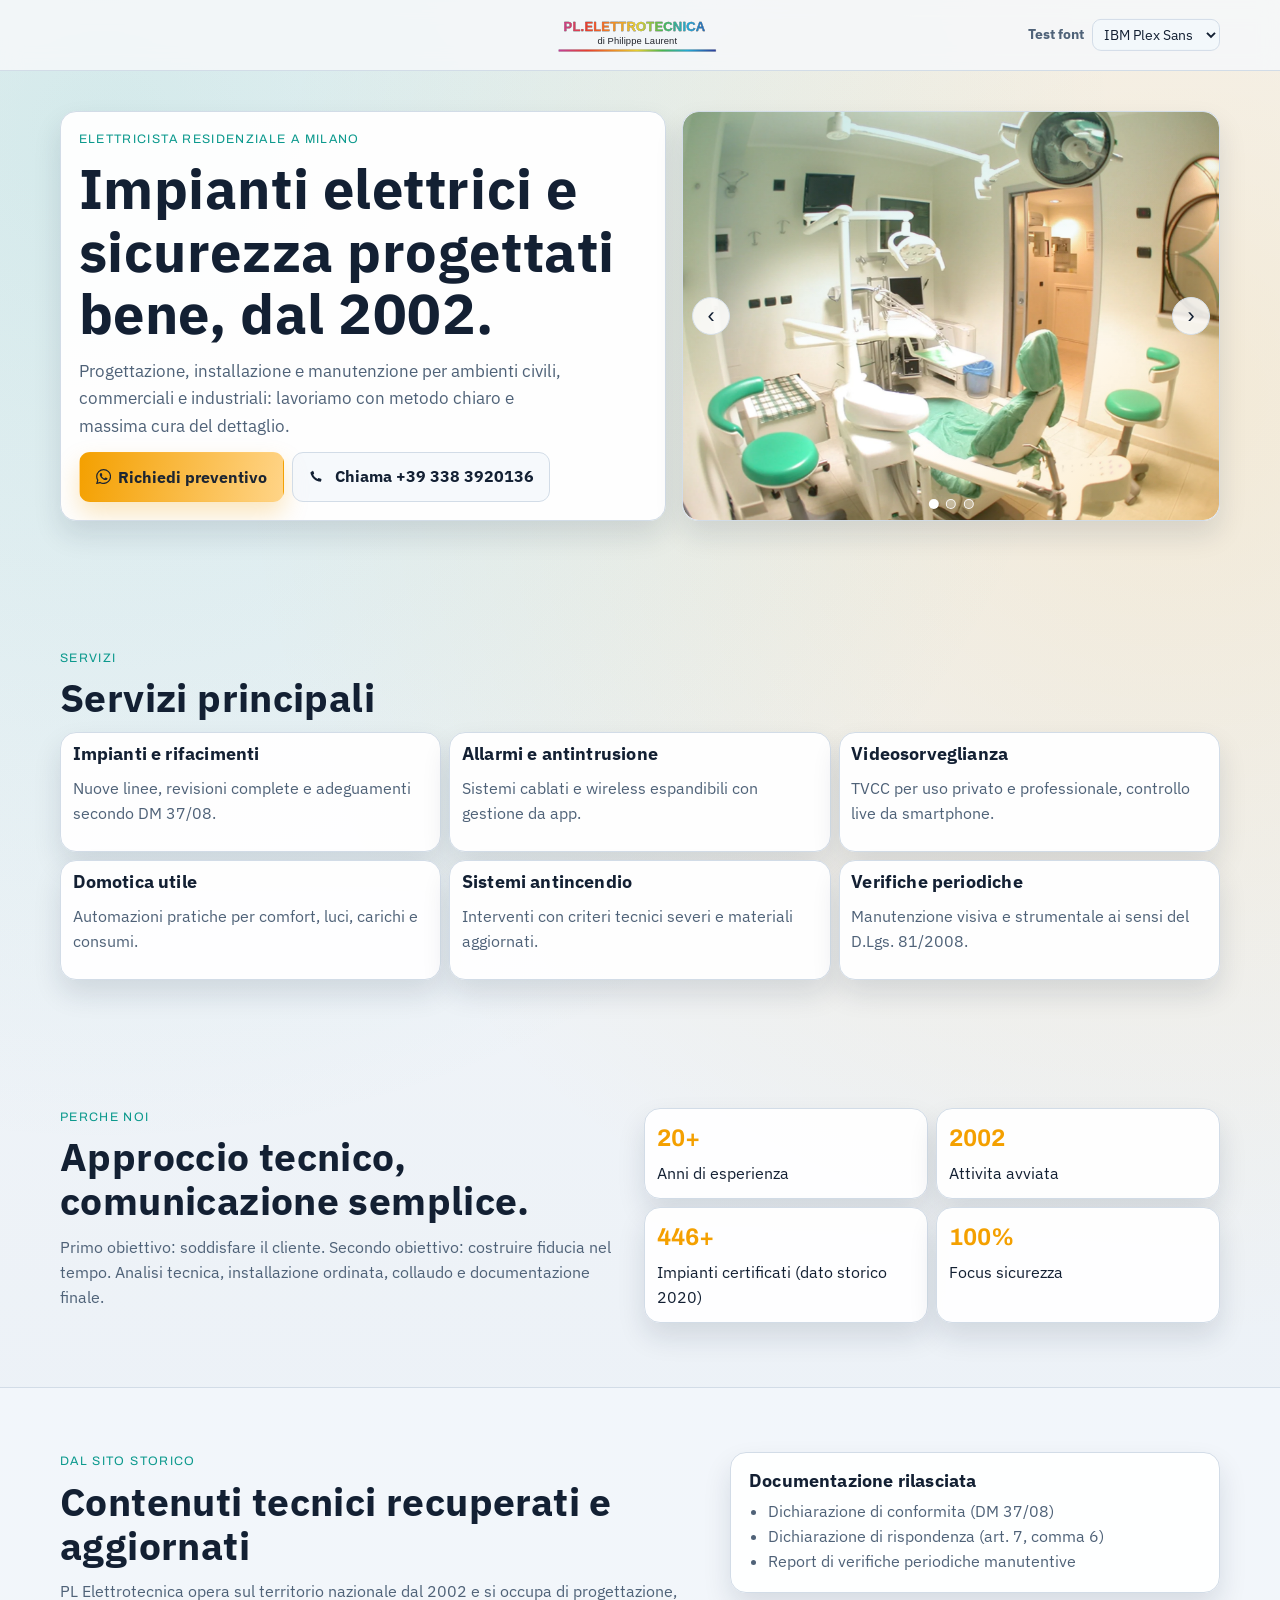
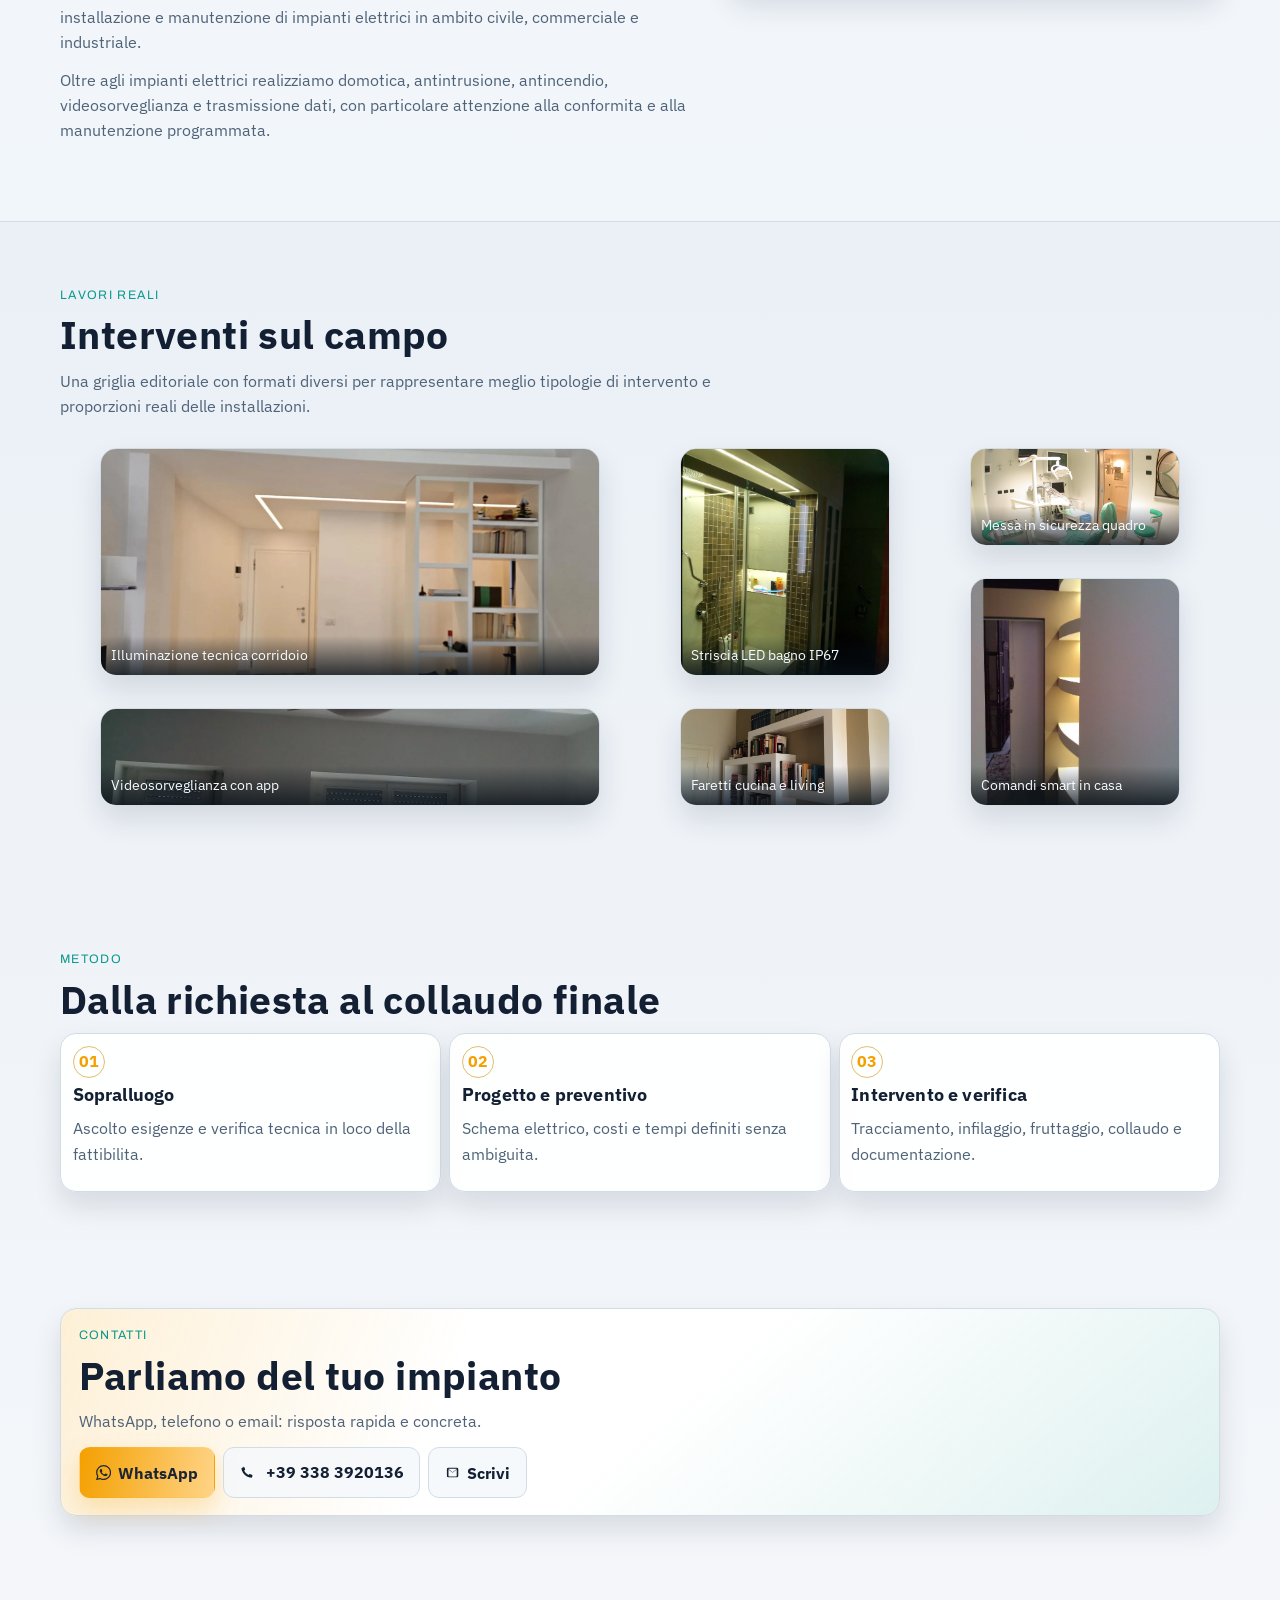
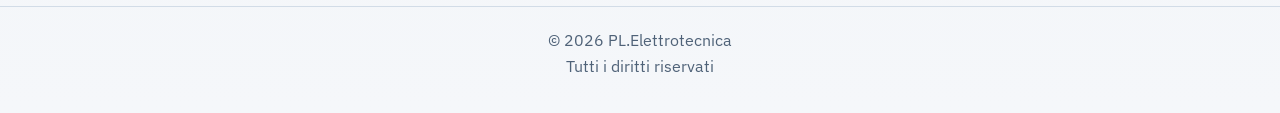
==== commit 0c24dcc8: "perf(assets): switch gallery images from jpg to webp" ====
--- a/index.html
+++ b/index.html
@@ -15,7 +15,7 @@
     />
     <meta property="og:type" content="website" />
     <meta property="og:url" content="https://www.plelettrotecnica.it/" />
-    <meta property="og:image" content="https://www.plelettrotecnica.it/assets/img/work-1.jpg" />
+    <meta property="og:image" content="https://www.plelettrotecnica.it/assets/img/work-1.webp" />
     <meta name="theme-color" content="#0f1318" />
     <link rel="canonical" href="https://www.plelettrotecnica.it/" />
     <link rel="preconnect" href="https://fonts.googleapis.com" />
@@ -68,7 +68,7 @@
         <a href="#top" class="logo" aria-label="PL Elettrotecnica home">
           <picture>
             <source srcset="assets/img/logo-dark.svg" media="(prefers-color-scheme: dark)" />
-            <img src="assets/img/logo.svg" alt="PL Elettrotecnica" />
+            <img src="assets/img/logo.svg" alt="PL Elettrotecnica" fetchpriority="high" />
           </picture>
         </a>
         <div class="font-tester appbar-font-tester">
@@ -124,13 +124,13 @@
           <div class="hero-visual reveal">
             <div class="hero-carousel" aria-roledescription="carousel" aria-label="Lavori PL Elettrotecnica">
               <figure class="hero-slide is-active" data-slide>
-                <img src="assets/img/work-3.jpg" alt="Quadro elettrico in manutenzione" loading="eager" />
+                <img src="assets/img/work-3.webp" alt="Quadro elettrico in manutenzione" loading="eager" fetchpriority="high" />
               </figure>
               <figure class="hero-slide" data-slide>
-                <img src="assets/img/work-1.jpg" alt="Illuminazione tecnica in corridoio residenziale" loading="lazy" />
+                <img src="assets/img/work-1.webp" alt="Illuminazione tecnica in corridoio residenziale" loading="lazy" />
               </figure>
               <figure class="hero-slide" data-slide>
-                <img src="assets/img/work-4.jpg" alt="Sistema di videosorveglianza per villetta" loading="lazy" />
+                <img src="assets/img/work-4.webp" alt="Sistema di videosorveglianza per villetta" loading="lazy" />
               </figure>
               <button class="carousel-control prev" type="button" data-carousel-prev aria-label="Foto precedente">‹</button>
               <button class="carousel-control next" type="button" data-carousel-next aria-label="Foto successiva">›</button>
@@ -231,27 +231,27 @@
           </p>
           <div class="work-grid work-grid-mosaic">
             <figure class="work-item work-slot-1 reveal">
-              <img src="assets/img/work-1.jpg" alt="Illuminazione tecnica corridoio" loading="lazy" />
+              <img src="assets/img/work-1.webp" alt="Illuminazione tecnica corridoio" loading="lazy" />
               <figcaption>Illuminazione tecnica corridoio</figcaption>
             </figure>
             <figure class="work-item work-slot-2 reveal">
-              <img src="assets/img/work-2.jpg" alt="Striscia LED bagno" loading="lazy" />
+              <img src="assets/img/work-2.webp" alt="Striscia LED bagno" loading="lazy" />
               <figcaption>Striscia LED bagno IP67</figcaption>
             </figure>
             <figure class="work-item work-slot-3 reveal">
-              <img src="assets/img/work-3.jpg" alt="Messa in sicurezza quadro elettrico" loading="lazy" />
+              <img src="assets/img/work-3.webp" alt="Messa in sicurezza quadro elettrico" loading="lazy" />
               <figcaption>Messa in sicurezza quadro</figcaption>
             </figure>
             <figure class="work-item work-slot-4 reveal">
-              <img src="assets/img/work-4.jpg" alt="Videosorveglianza villetta" loading="lazy" />
+              <img src="assets/img/work-4.webp" alt="Videosorveglianza villetta" loading="lazy" />
               <figcaption>Videosorveglianza con app</figcaption>
             </figure>
             <figure class="work-item work-slot-5 reveal">
-              <img src="assets/img/work-5.jpg" alt="Comandi smart in casa" loading="lazy" />
+              <img src="assets/img/work-5.webp" alt="Comandi smart in casa" loading="lazy" />
               <figcaption>Comandi smart in casa</figcaption>
             </figure>
             <figure class="work-item work-slot-6 reveal">
-              <img src="assets/img/work-6.jpg" alt="Faretti cucina e living" loading="lazy" />
+              <img src="assets/img/work-6.webp" alt="Faretti cucina e living" loading="lazy" />
               <figcaption>Faretti cucina e living</figcaption>
             </figure>
           </div>
